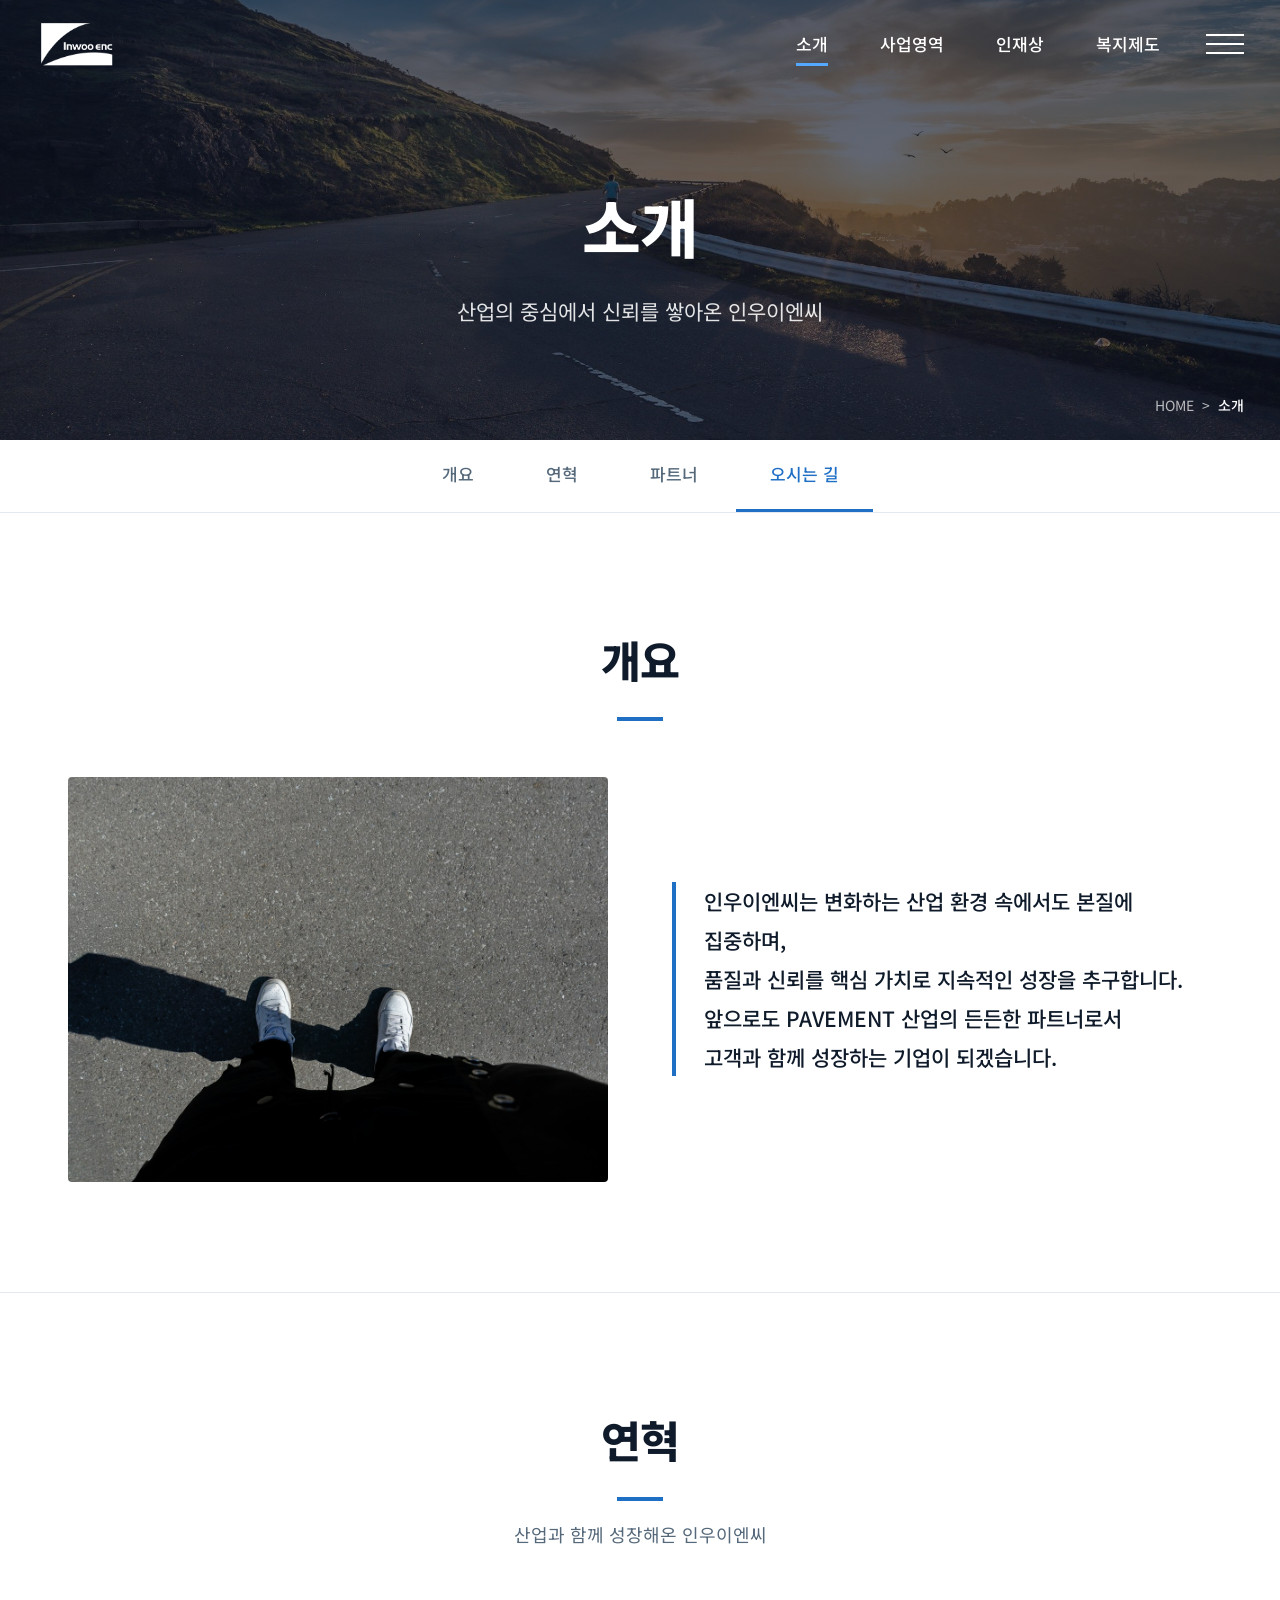
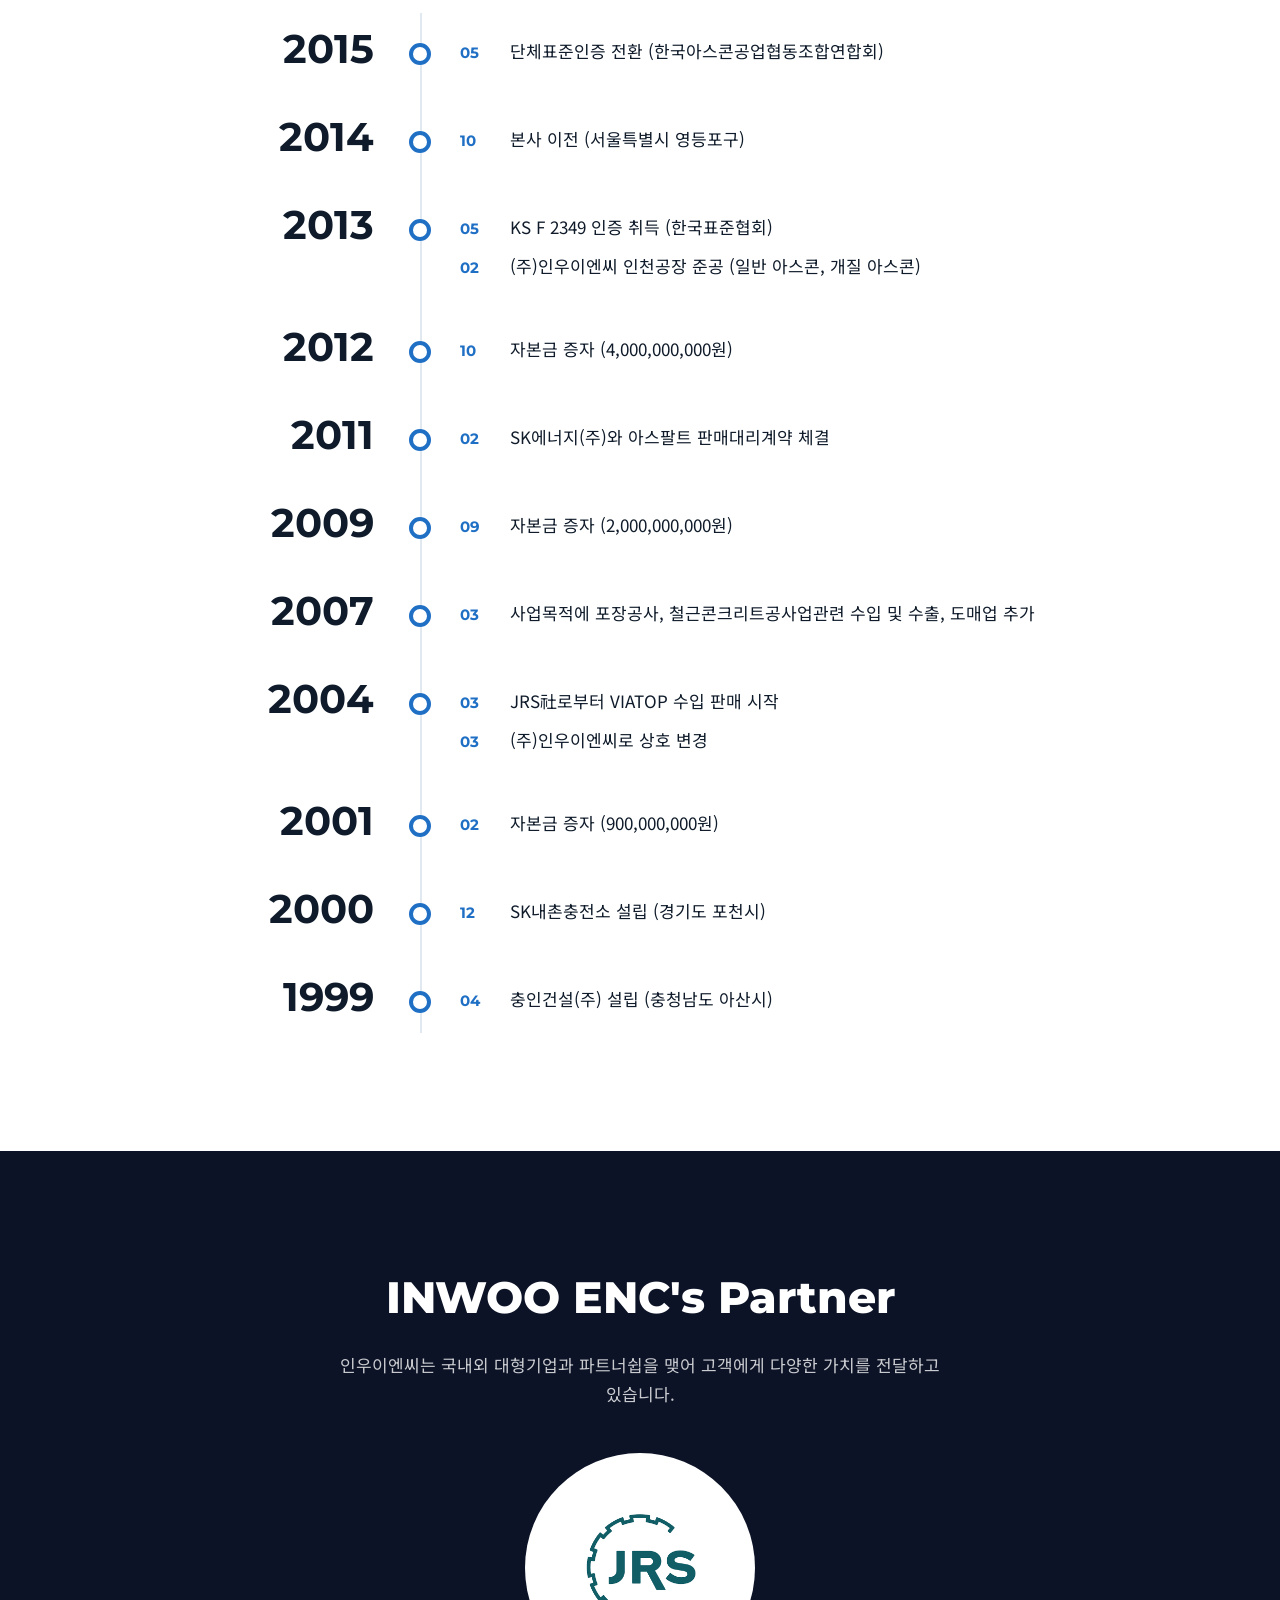
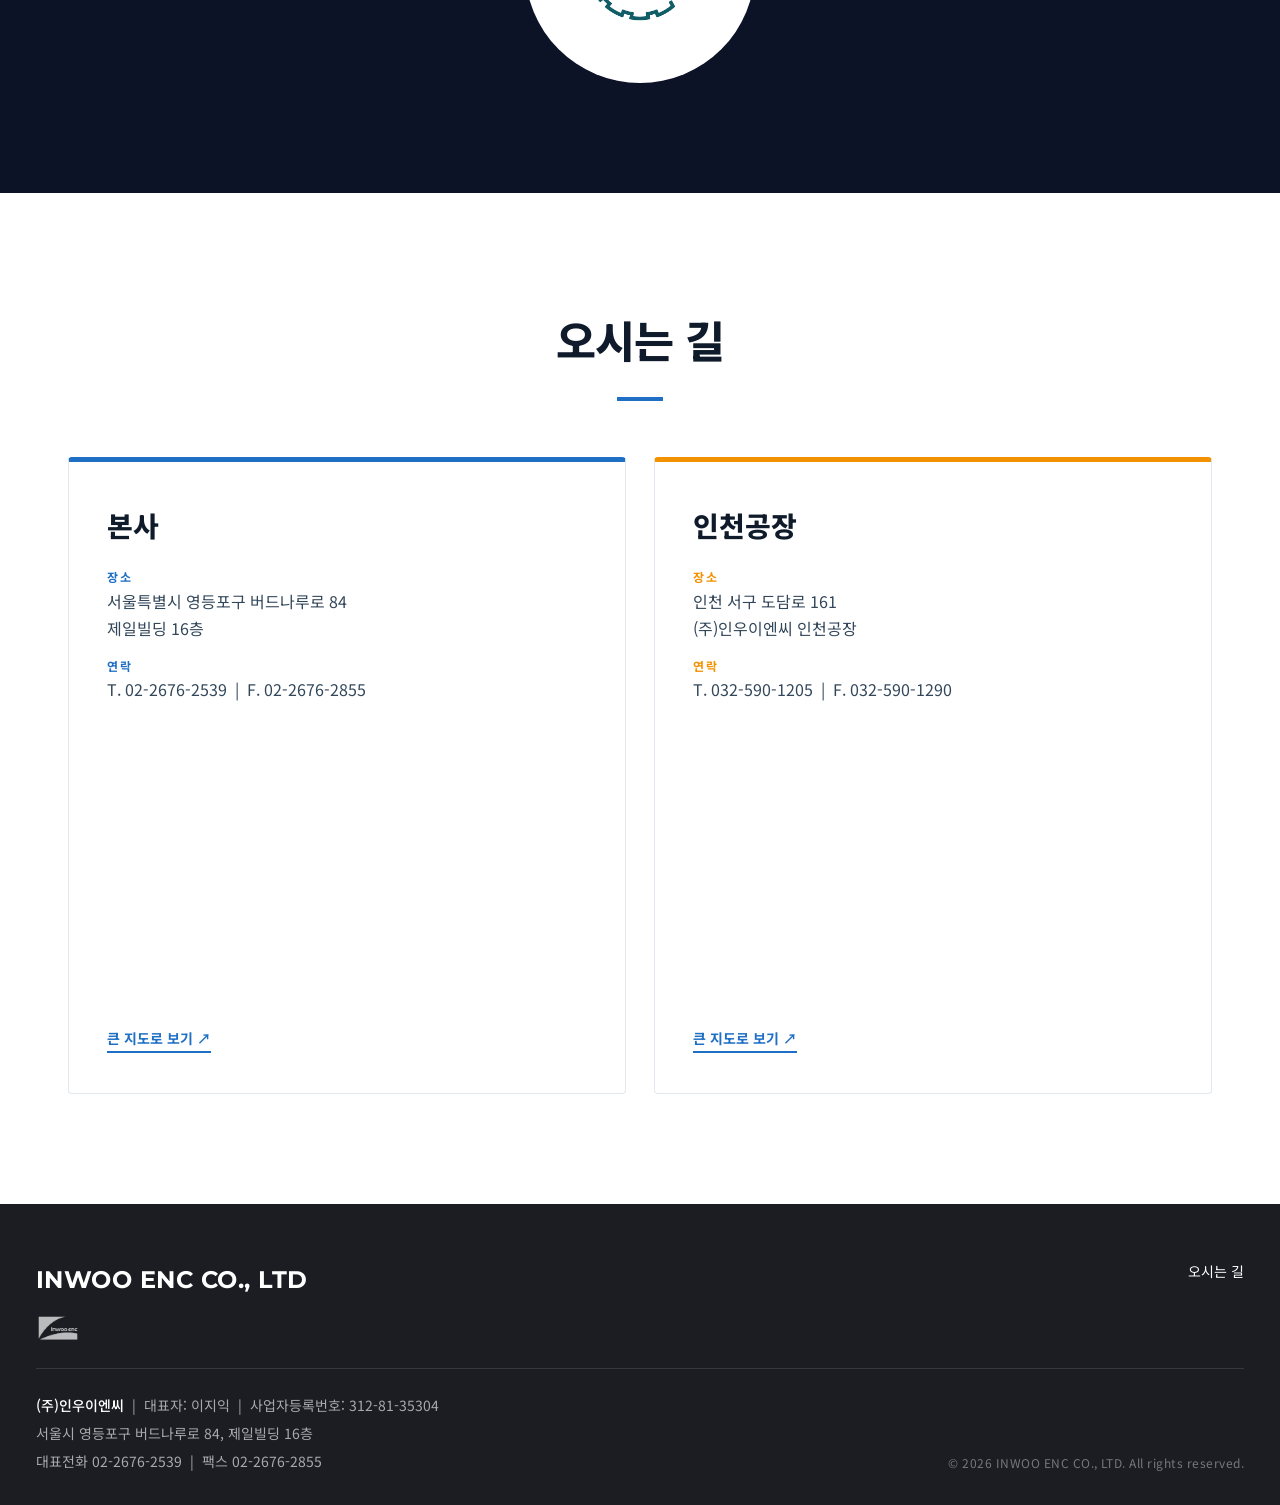
==== about.html @ 9da13e3e "홈페이지 전면 개편 — 전체화면 슬라이더·풀스크린 섹션·서브비주얼 형식으로 변경 (내용·이미지 유지) Co-Authored-By: Claude Sonnet 5.5 <noreply@" ====
<!DOCTYPE html>
<html lang="ko">
<head>
<meta charset="UTF-8">
<meta name="viewport" content="width=device-width, initial-scale=1.0">
<title>소개 | (주)인우이엔씨</title>
<meta name="description" content="인우이엔씨 소개 — 개요, 연혁, 파트너, 오시는 길">
<link rel="stylesheet" href="https://fonts.googleapis.com/css?family=Noto+Sans+KR:400,500,700,800&family=Montserrat:500,700,800&display=swap">
<link rel="stylesheet" href="css/style.css?v=5">
</head>
<body>
<header class="site-header" id="siteHeader">
  <div class="header-inner">
    <a href="index.html" class="logo" aria-label="인우이엔씨 홈"><img src="img/logo.png" alt="INWOO ENC"></a>
    <div class="header-right">
      <nav class="site-nav">
        <a href="about.html" class="active">소개</a>
        <a href="business.html">사업영역</a>
        <a href="people.html">인재상</a>
        <a href="welfare.html">복지제도</a>
      </nav>
      <button class="menu-btn" id="menuBtn" aria-label="전체 메뉴 열기" aria-expanded="false"><span></span><span></span><span></span></button>
    </div>
  </div>
</header>
<div class="menu-overlay" id="menuOverlay" role="dialog" aria-label="전체 메뉴">
  <button class="menu-close" id="menuClose" aria-label="메뉴 닫기">×</button>
  <nav class="menu-list">
    <a href="about.html"><small>ABOUT</small>소개</a>
    <a href="business.html"><small>BUSINESS</small>사업영역</a>
    <a href="people.html"><small>PEOPLE</small>인재상</a>
    <a href="welfare.html"><small>BENEFITS</small>복지제도</a>
  </nav>
  <div class="menu-contact">서울특별시 영등포구 버드나루로 84, 제일빌딩 16층<br>대표전화 02-2676-2539 &nbsp;|&nbsp; 팩스 02-2676-2855</div>
</div>

<main>
<section class="sub-visual" style="background-image:url('img/hero.jpg');background-position:center 62%">
  <div class="inner"><h1>소개</h1><p>산업의 중심에서 신뢰를 쌓아온 인우이엔씨</p></div>
  <div class="crumb"><a href="index.html">HOME</a> &nbsp;&gt;&nbsp; <b>소개</b></div>
</section>
<nav class="sub-tabs"><div class="wrap"><a href="#overview">개요</a><a href="#history">연혁</a><a href="#partner">파트너</a><a href="#location">오시는 길</a></div></nav>

<section class="blk" id="overview"><div class="wrap">
  <div class="blk-head rv"><h2>개요</h2></div>
  <div class="overview">
    <figure class="rv"><img src="img/about-feet.jpg" alt="아스팔트 도로 위를 걸어가는 사람의 발"></figure>
    <blockquote class="mission-quote rv d1">인우이엔씨는 변화하는 산업 환경 속에서도 본질에 집중하며,<br>
          품질과 신뢰를 핵심 가치로 지속적인 성장을 추구합니다.<br>
          앞으로도 PAVEMENT 산업의 든든한 파트너로서<br>
          고객과 함께 성장하는 기업이 되겠습니다.</blockquote>
  </div>
</div></section>

<section class="blk" id="history"><div class="wrap">
  <div class="blk-head rv"><h2>연혁</h2><p>산업과 함께 성장해온 인우이엔씨</p></div>
  <div class="timeline">
            <div class="timeline-group">
              <span class="timeline-year">2015</span>
              <div class="timeline-entries">
                <div class="timeline-entry"><span class="timeline-month">05</span><span class="timeline-desc">단체표준인증 전환 (한국아스콘공업협동조합연합회)</span></div>
              </div>
            </div>
            <div class="timeline-group">
              <span class="timeline-year">2014</span>
              <div class="timeline-entries">
                <div class="timeline-entry"><span class="timeline-month">10</span><span class="timeline-desc">본사 이전 (서울특별시 영등포구)</span></div>
              </div>
            </div>
            <div class="timeline-group">
              <span class="timeline-year">2013</span>
              <div class="timeline-entries">
                <div class="timeline-entry"><span class="timeline-month">05</span><span class="timeline-desc">KS F 2349 인증 취득 (한국표준협회)</span></div>
                <div class="timeline-entry"><span class="timeline-month">02</span><span class="timeline-desc">(주)인우이엔씨 인천공장 준공 (일반 아스콘, 개질 아스콘)</span></div>
              </div>
            </div>
            <div class="timeline-group">
              <span class="timeline-year">2012</span>
              <div class="timeline-entries">
                <div class="timeline-entry"><span class="timeline-month">10</span><span class="timeline-desc">자본금 증자 (4,000,000,000원)</span></div>
              </div>
            </div>
            <div class="timeline-group">
              <span class="timeline-year">2011</span>
              <div class="timeline-entries">
                <div class="timeline-entry"><span class="timeline-month">02</span><span class="timeline-desc">SK에너지(주)와 아스팔트 판매대리계약 체결</span></div>
              </div>
            </div>
            <div class="timeline-group">
              <span class="timeline-year">2009</span>
              <div class="timeline-entries">
                <div class="timeline-entry"><span class="timeline-month">09</span><span class="timeline-desc">자본금 증자 (2,000,000,000원)</span></div>
              </div>
            </div>
            <div class="timeline-group">
              <span class="timeline-year">2007</span>
              <div class="timeline-entries">
                <div class="timeline-entry"><span class="timeline-month">03</span><span class="timeline-desc">사업목적에 포장공사, 철근콘크리트공사업관련 수입 및 수출, 도매업 추가</span></div>
              </div>
            </div>
            <div class="timeline-group">
              <span class="timeline-year">2004</span>
              <div class="timeline-entries">
                <div class="timeline-entry"><span class="timeline-month">03</span><span class="timeline-desc">JRS社로부터 VIATOP 수입 판매 시작</span></div>
                <div class="timeline-entry"><span class="timeline-month">03</span><span class="timeline-desc">(주)인우이엔씨로 상호 변경</span></div>
              </div>
            </div>
            <div class="timeline-group">
              <span class="timeline-year">2001</span>
              <div class="timeline-entries">
                <div class="timeline-entry"><span class="timeline-month">02</span><span class="timeline-desc">자본금 증자 (900,000,000원)</span></div>
              </div>
            </div>
            <div class="timeline-group">
              <span class="timeline-year">2000</span>
              <div class="timeline-entries">
                <div class="timeline-entry"><span class="timeline-month">12</span><span class="timeline-desc">SK내촌충전소 설립 (경기도 포천시)</span></div>
              </div>
            </div>
            <div class="timeline-group">
              <span class="timeline-year">1999</span>
              <div class="timeline-entries">
                <div class="timeline-entry"><span class="timeline-month">04</span><span class="timeline-desc">충인건설(주) 설립 (충청남도 아산시)</span></div>
              </div>
            </div>
          </div>
</div></section>

<section class="partner-wrap" id="partner">
  <h2 class="en rv">INWOO ENC's Partner</h2>
  <p class="intro rv">인우이엔씨는 국내외 대형기업과 파트너쉽을 맺어 고객에게 다양한 가치를 전달하고 있습니다.</p>
  <div class="rv"><div class="partner-carousel" id="partnerCarousel">
        <div class="partner-slide active"><img src="img/partner-colas.png" alt="Colas 로고"></div>
        <div class="partner-slide"><img src="img/partner-sk.jpg" alt="SK에너지 로고"></div>
        <div class="partner-slide"><img src="img/partner-jrs.png" alt="JRS 로고"></div>
      </div></div>
</section>

<section class="blk" id="location"><div class="wrap">
  <div class="blk-head rv"><h2>오시는 길</h2></div>
  <div class="location-grid">
    <div class="location-panel loc-hq">
      <h3>본사</h3>
      <span class="loc-label">장소</span>
      <p>서울특별시 영등포구 버드나루로 84</p>
      <p>제일빌딩 16층</p>
      <span class="loc-label">연락</span>
      <p>T. 02-2676-2539 &nbsp;|&nbsp; F. 02-2676-2855</p>
      <div class="location-map">
        <iframe
          src="https://www.google.com/maps?q=37.5257254,126.9094017&t=k&z=16&output=embed"
          loading="lazy"
          referrerpolicy="no-referrer-when-downgrade"
          aria-label="인우이엔씨 본사 위치 위성지도 (서울특별시 영등포구 버드나루로 84)">
        </iframe>
        <a class="map-link" href="https://www.google.com/maps/search/?api=1&query=37.5257254,126.9094017" target="_blank" rel="noopener">큰 지도로 보기 ↗</a>
      </div>
    </div>
    <div class="location-panel loc-plant">
      <h3>인천공장</h3>
      <span class="loc-label">장소</span>
      <p>인천 서구 도담로 161</p>
      <p>(주)인우이엔씨 인천공장</p>
      <span class="loc-label">연락</span>
      <p>T. 032-590-1205 &nbsp;|&nbsp; F. 032-590-1290</p>
      <div class="location-map">
        <iframe
          src="https://www.google.com/maps?q=37.5886689,126.6178116&t=k&z=16&output=embed"
          loading="lazy"
          referrerpolicy="no-referrer-when-downgrade"
          aria-label="인우이엔씨 인천공장 위치 위성지도 (인천 서구 도담로 161)">
        </iframe>
        <a class="map-link" href="https://www.google.com/maps/search/?api=1&query=37.5886689,126.6178116" target="_blank" rel="noopener">큰 지도로 보기 ↗</a>
      </div>
    </div>
  </div>
</div></section>
</main>
<footer class="site-footer">
  <div class="footer-wrap">
    <div class="footer-top">
      <div class="footer-logo">INWOO ENC CO., LTD<br><img src="img/logo.png" alt=""></div>
      <div class="footer-links"><a href="about.html#location">오시는 길</a></div>
    </div>
    <div class="footer-info">
      <div>
        <strong>(주)인우이엔씨</strong> &nbsp;|&nbsp; 대표자: 이지익 &nbsp;|&nbsp; 사업자등록번호: 312-81-35304<br>
        서울시 영등포구 버드나루로 84, 제일빌딩 16층<br>
        대표전화 02-2676-2539 &nbsp;|&nbsp; 팩스 02-2676-2855
      </div>
      <div class="footer-copy">© 2026 INWOO ENC CO., LTD. All rights reserved.</div>
    </div>
  </div>
</footer>
<script src="js/script.js?v=4"></script>
</body>
</html>
---- css/style.css ----
/* (주)인우이엔씨 — 풀스크린 섹션형 레이아웃 (투명 헤더 + 슬라이더 + more view) */
:root {
  --ink: #0f1b2a;
  --ink-soft: #55697b;
  --navy: #0c1327;
  --navy-2: #121c38;
  --blue: #1f6fc5;
  --blue-light: #55a8ff;
  --orange: #f39200;
  --bg: #f4f7fb;
  --line: #e1e8f0;
  --max: 1200px;
}
* { margin: 0; padding: 0; box-sizing: border-box; }
html { scroll-behavior: smooth; }
body { font-family: "Noto Sans KR", "Pretendard Variable", Pretendard, -apple-system, sans-serif; color: var(--ink); background: #fff; line-height: 1.7; word-break: keep-all; overflow-wrap: break-word; -webkit-font-smoothing: antialiased; }
img, svg, video { display: block; max-width: 100%; }
a { color: inherit; text-decoration: none; }
.en { font-family: "Montserrat", "Noto Sans KR", sans-serif; }

/* ---------- Header (투명 → 스크롤 시 흰색) ---------- */
.site-header { position: fixed; inset: 0 0 auto 0; z-index: 100; height: 88px; transition: background .3s ease, box-shadow .3s ease; }
.site-header.scrolled { background: #fff; box-shadow: 0 2px 18px rgba(12,19,39,.1); }
.header-inner { max-width: 1480px; height: 100%; margin: 0 auto; padding: 0 36px; display: flex; align-items: center; justify-content: space-between; }
.logo img { height: 52px; width: auto; filter: brightness(0) invert(1); transition: filter .3s ease; }
.site-header.scrolled .logo img { filter: none; }
.header-right { display: flex; align-items: center; gap: 46px; }
.site-nav { display: flex; gap: 52px; }
.site-nav a { color: #fff; font-size: 17px; font-weight: 500; position: relative; padding: 8px 0; transition: color .25s; }
.site-nav a::after { content: ""; position: absolute; left: 0; bottom: 0; width: 0; height: 3px; background: var(--blue-light); transition: width .25s ease; }
.site-nav a:hover::after, .site-nav a.active::after { width: 100%; }
.site-header.scrolled .site-nav a { color: var(--ink); }
.site-header.scrolled .site-nav a::after { background: var(--blue); }
.menu-btn { width: 38px; height: 38px; display: flex; flex-direction: column; justify-content: center; gap: 7px; background: none; border: 0; cursor: pointer; }
.menu-btn span { height: 2px; width: 100%; background: #fff; transition: background .3s, transform .3s, opacity .3s; }
.site-header.scrolled .menu-btn span { background: var(--ink); }

/* 전체화면 메뉴 */
.menu-overlay { position: fixed; inset: 0; z-index: 200; background: var(--navy); color: #fff; display: flex; flex-direction: column; justify-content: center; padding: 0 8vw; opacity: 0; visibility: hidden; transition: opacity .35s ease, visibility .35s ease; }
.menu-overlay.open { opacity: 1; visibility: visible; }
.menu-close { position: absolute; top: 26px; right: 36px; width: 44px; height: 44px; background: none; border: 0; color: #fff; font-size: 38px; line-height: 1; cursor: pointer; }
.menu-list a { display: flex; align-items: baseline; gap: 24px; padding: 14px 0; border-bottom: 1px solid rgba(255,255,255,.14); font-size: clamp(30px, 4.6vw, 58px); font-weight: 700; letter-spacing: -.01em; transition: color .2s, padding .25s; }
.menu-list a small { font-family: "Montserrat", sans-serif; font-size: 14px; font-weight: 500; letter-spacing: .24em; color: var(--blue-light); width: 120px; flex: 0 0 auto; }
.menu-list a:hover { color: var(--blue-light); padding-left: 16px; }
.menu-contact { margin-top: 44px; font-size: 16px; color: rgba(255,255,255,.65); line-height: 1.9; }

/* ---------- Hero slider ---------- */
.hero { position: relative; height: 100vh; min-height: 640px; overflow: hidden; background: var(--navy); color: #fff; }
.slide { position: absolute; inset: 0; opacity: 0; transition: opacity 1.1s ease; display: flex; align-items: center; justify-content: center; text-align: center; }
.slide.active { opacity: 1; z-index: 1; }
.slide-bg { position: absolute; inset: 0; }
.slide-bg img, .slide-bg video { width: 100%; height: 100%; object-fit: cover; }
.slide-bg::after { content: ""; position: absolute; inset: 0; background: linear-gradient(180deg, rgba(12,19,39,.55) 0%, rgba(12,19,39,.45) 50%, rgba(12,19,39,.7) 100%); }
.slide-inner { position: relative; z-index: 2; padding: 0 24px; max-width: 1000px; transform: translateY(14px); opacity: 0; transition: opacity .9s ease .25s, transform .9s ease .25s; }
.slide.active .slide-inner { opacity: 1; transform: none; }
.slide h2 { font-size: clamp(44px, 7.2vw, 100px); font-weight: 800; letter-spacing: -.02em; line-height: 1.15; }
.slide p { margin-top: 20px; font-size: clamp(17px, 2vw, 24px); font-weight: 400; color: rgba(255,255,255,.92); }
.btn-more { display: inline-block; margin-top: 54px; background: var(--blue); color: #fff; font-size: 15px; font-weight: 500; letter-spacing: .04em; padding: 13px 66px; border: 1px solid var(--blue); transition: background .2s, color .2s, transform .2s; }
.btn-more:hover { background: #fff; color: var(--blue); transform: translateY(-2px); }
.hero-arrow { position: absolute; top: 50%; z-index: 5; width: 54px; height: 54px; margin-top: -27px; border: 0; background: rgba(255,255,255,.12); color: #fff; font-size: 24px; cursor: pointer; border-radius: 50%; transition: background .2s; }
.hero-arrow:hover { background: rgba(255,255,255,.3); }
.hero-arrow.prev { left: 28px; } .hero-arrow.next { right: 28px; }
.hero-dots { position: absolute; z-index: 5; right: 40px; top: 50%; transform: translateY(-50%); display: flex; flex-direction: column; gap: 14px; }
.hero-dots button { width: 11px; height: 11px; border-radius: 50%; border: 2px solid #fff; background: transparent; cursor: pointer; padding: 0; transition: background .2s, transform .2s; }
.hero-dots button.on { background: #fff; transform: scale(1.25); }
.scroll-down { position: absolute; z-index: 5; left: 50%; bottom: 30px; transform: translateX(-50%); text-align: center; font-family: "Montserrat", sans-serif; font-size: 12px; letter-spacing: .24em; color: #fff; }
.scroll-down::after { content: ""; display: block; width: 2px; height: 46px; margin: 12px auto 0; background: linear-gradient(180deg, #fff, transparent); animation: drop 1.8s ease-in-out infinite; }
@keyframes drop { 0% { transform: scaleY(0); transform-origin: top; } 50% { transform: scaleY(1); transform-origin: top; } 51% { transform-origin: bottom; } 100% { transform: scaleY(0); transform-origin: bottom; } }

/* ---------- Home sections (full screen) ---------- */
.fs { position: relative; min-height: 100vh; display: flex; align-items: center; overflow: hidden; }
.fs-inner { position: relative; z-index: 2; width: 100%; max-width: var(--max); margin: 0 auto; padding: 100px 28px; }
.fs-title { font-size: clamp(34px, 4.6vw, 62px); font-weight: 800; letter-spacing: -.02em; line-height: 1.2; }
.fs-title em { font-style: normal; color: var(--blue-light); }
.fs-text { margin-top: 20px; font-size: clamp(16px, 1.6vw, 21px); line-height: 1.8; }

.fs-company { color: #fff; text-align: center; background: var(--navy) center / cover; }
.fs-company::before { content: ""; position: absolute; inset: 0; background: url('../img/hero-arrow.jpg') center 40% / cover; }
.fs-company::after { content: ""; position: absolute; inset: 0; background: rgba(12,19,39,.62); }

.fs-business { color: #fff; background: radial-gradient(circle at 78% 30%, #17356a 0%, #0c1327 55%, #070b18 100%); }
.fs-business::before { content: ""; position: absolute; inset: 0; opacity: .5;
  background-image: radial-gradient(rgba(120,180,255,.55) 1.4px, transparent 1.6px), linear-gradient(35deg, transparent 49.6%, rgba(120,180,255,.16) 50%, transparent 50.4%), linear-gradient(-30deg, transparent 49.6%, rgba(120,180,255,.12) 50%, transparent 50.4%);
  background-size: 64px 64px, 280px 280px, 340px 340px;
  mask-image: linear-gradient(90deg, transparent 0%, #000 55%); -webkit-mask-image: linear-gradient(90deg, transparent 0%, #000 55%); }
.biz-items { display: flex; gap: 70px; margin-top: 72px; flex-wrap: wrap; }
.biz-item { min-width: 170px; }
.biz-item svg { width: 52px; height: 52px; stroke: #fff; fill: none; stroke-width: 1.6; stroke-linecap: round; stroke-linejoin: round; margin-bottom: 16px; }
.biz-item h3 { font-size: 20px; font-weight: 700; }
.biz-item p { margin-top: 4px; font-size: 14px; color: rgba(255,255,255,.62); }
.biz-item .btn-more { margin-top: 24px; padding: 9px 40px; font-size: 13px; }

.fs-people { background: #fff; text-align: center; }
.fs-people .fs-title em { color: var(--blue); }
.fs-people .fs-text { color: var(--ink-soft); }
.people-items { display: grid; grid-template-columns: repeat(3, 1fr); gap: 30px; max-width: 900px; margin: 70px auto 0; }
.people-item { padding: 30px 12px; border-radius: 6px; transition: background .25s, transform .25s; }
.people-item:hover { background: var(--bg); transform: translateY(-6px); }
.people-item svg { width: 64px; height: 64px; margin: 0 auto 18px; stroke: var(--blue); fill: none; stroke-width: 1.5; stroke-linecap: round; stroke-linejoin: round; }
.people-item h3 { font-size: 20px; font-weight: 700; }
.people-item p { margin-top: 6px; font-size: 14px; color: var(--ink-soft); }

/* ---------- Sub pages ---------- */
.sub-visual { position: relative; height: 440px; display: flex; align-items: center; justify-content: center; text-align: center; color: #fff; background: var(--navy) center / cover; overflow: hidden; }
.sub-visual::before { content: ""; position: absolute; inset: 0; background: linear-gradient(180deg, rgba(12,19,39,.7) 0%, rgba(12,19,39,.55) 100%); }
.sub-visual .inner { position: relative; z-index: 2; padding: 60px 24px 0; }
.sub-visual h1 { font-size: clamp(38px, 5vw, 66px); font-weight: 800; letter-spacing: -.02em; }
.sub-visual p { margin-top: 14px; font-size: clamp(16px, 1.7vw, 21px); color: rgba(255,255,255,.88); max-width: 720px; margin-left: auto; margin-right: auto; }
.crumb { position: absolute; z-index: 2; left: 0; right: 0; bottom: 22px; font-size: 14px; color: rgba(255,255,255,.7); max-width: 1480px; margin: 0 auto; padding: 0 36px; text-align: right; }
.crumb b { color: #fff; font-weight: 500; }
.sub-tabs { background: #fff; border-bottom: 1px solid var(--line); position: sticky; top: 88px; z-index: 50; }
.sub-tabs .wrap { display: flex; justify-content: center; gap: 4px; overflow-x: auto; scrollbar-width: none; }
.sub-tabs a { padding: 20px 34px; font-size: 17px; font-weight: 500; color: var(--ink-soft); border-bottom: 3px solid transparent; white-space: nowrap; transition: color .2s, border-color .2s; }
.sub-tabs a:hover, .sub-tabs a.on { color: var(--blue); border-bottom-color: var(--blue); }
.wrap { max-width: var(--max); margin: 0 auto; padding: 0 28px; }
.blk { padding: 110px 0; }
.blk + .blk { border-top: 1px solid var(--line); }
.blk-head { text-align: center; margin-bottom: 56px; }
.blk-head h2 { font-size: clamp(30px, 3.4vw, 44px); font-weight: 800; letter-spacing: -.02em; }
.blk-head h2::after { content: ""; display: block; width: 46px; height: 4px; background: var(--blue); margin: 20px auto 0; }
.blk-head p { margin-top: 18px; color: var(--ink-soft); font-size: 18px; }

.overview { display: grid; grid-template-columns: 1fr 1fr; gap: 64px; align-items: center; }
.overview figure { aspect-ratio: 4/3; overflow: hidden; border-radius: 4px; }
.overview figure img { width: 100%; height: 100%; object-fit: cover; }
.mission-quote { font-size: 21px; font-weight: 500; line-height: 1.85; color: var(--ink); border-left: 4px solid var(--blue); padding-left: 28px; }

.timeline { max-width: 820px; margin: 0 auto; position: relative; }
.timeline::before { content: ""; position: absolute; left: 190px; top: 8px; bottom: 8px; width: 2px; background: var(--line); }
.timeline-group { display: flex; gap: 0; padding: 22px 0; align-items: flex-start; position: relative; }
.timeline-year { width: 190px; flex: 0 0 190px; text-align: right; padding-right: 46px; font-family: "Montserrat", "Noto Sans KR", sans-serif; font-size: 40px; font-weight: 700; color: var(--ink); line-height: 1.1; }
.timeline-entries { flex: 1 1 0; min-width: 0; display: flex; flex-direction: column; gap: 10px; padding-left: 40px; position: relative; padding-top: 10px; }
.timeline-entries::before { content: ""; position: absolute; left: -11px; top: 16px; width: 14px; height: 14px; border-radius: 50%; background: #fff; border: 4px solid var(--blue); z-index: 2; }
.timeline-entry { display: flex; gap: 20px; align-items: baseline; }
.timeline-month { font-family: "Montserrat", sans-serif; font-size: 15px; font-weight: 700; color: var(--blue); width: 30px; flex: 0 0 30px; }
.timeline-desc { font-size: 17px; color: var(--ink); min-width: 0; word-break: keep-all; overflow-wrap: anywhere; }

.partner-wrap { background: var(--navy); color: #fff; text-align: center; padding: 110px 28px; }
.partner-wrap h2 { font-size: clamp(30px, 3.4vw, 44px); font-weight: 800; }
.partner-wrap .intro { margin: 16px auto 44px; max-width: 640px; color: rgba(255,255,255,.78); font-size: 17px; }
.partner-carousel { position: relative; width: 230px; height: 230px; margin: 0 auto; border-radius: 50%; background: #fff; }
.partner-slide { position: absolute; inset: 0; display: flex; align-items: center; justify-content: center; padding: 38px; opacity: 0; transition: opacity .6s ease; }
.partner-slide.active { opacity: 1; }
.partner-slide img { width: 100%; height: 100%; object-fit: contain; }

.location-grid { display: grid; grid-template-columns: 1fr 1fr; gap: 28px; }
.location-panel { border: 1px solid var(--line); border-top: 5px solid var(--blue); padding: 40px 38px; background: #fff; border-radius: 4px; }
.location-panel.loc-plant { border-top-color: var(--orange); }
.location-panel h3 { font-size: 28px; font-weight: 800; margin-bottom: 18px; }
.loc-label { display: block; margin-top: 14px; font-size: 12px; font-weight: 700; letter-spacing: .14em; color: var(--blue); }
.loc-plant .loc-label { color: var(--orange); }
.location-panel p { font-size: 16px; color: #33475a; }
.location-map { margin-top: 24px; }
.location-map iframe { width: 100%; height: 280px; border: 0; border-radius: 4px; }
.map-link { display: inline-block; margin-top: 12px; font-size: 14px; font-weight: 700; color: var(--blue); border-bottom: 2px solid currentColor; }

.biz-block { display: grid; grid-template-columns: 1fr 1fr; gap: 70px; align-items: center; }
.biz-block + .biz-block { margin-top: 110px; }
.biz-block:nth-child(even) .biz-photo { order: 2; }
.biz-photo { position: relative; aspect-ratio: 4/3; overflow: hidden; border-radius: 4px; }
.biz-photo img { width: 100%; height: 100%; object-fit: cover; transition: transform .6s ease; }
.biz-block:hover .biz-photo img { transform: scale(1.05); }
.biz-no { font-family: "Montserrat", sans-serif; font-size: 15px; font-weight: 700; letter-spacing: .24em; color: var(--blue); }
.biz-text h3 { margin: 8px 0 20px; font-size: clamp(28px, 3vw, 38px); font-weight: 800; letter-spacing: -.01em; }
.biz-text p { font-size: 17px; color: #33475a; line-height: 1.95; }

.value-grid { display: grid; grid-template-columns: repeat(3, 1fr); gap: 26px; }
.value { background: #fff; border: 1px solid var(--line); border-radius: 4px; overflow: hidden; transition: transform .3s, box-shadow .3s; }
.value:hover { transform: translateY(-8px); box-shadow: 0 24px 50px rgba(12,19,39,.14); }
.value-photo { aspect-ratio: 3/2; overflow: hidden; }
.value-photo img { width: 100%; height: 100%; object-fit: cover; }
.value-mark { display: block; margin: 26px 30px 10px; font-size: 22px; font-weight: 800; letter-spacing: .18em; }
.pillar-red .value-mark { color: #d14841; } .pillar-yellow .value-mark { color: #e0a800; } .pillar-green .value-mark { color: #41a85f; }
.value h3 { font-size: 20px; font-weight: 700; margin: 0 30px 10px; }
.value p { margin: 0 30px 32px; font-size: 15.5px; color: var(--ink-soft); }
.value::after { content: ""; display: block; height: 5px; }
.pillar-red::after { background: #d14841; } .pillar-yellow::after { background: #fac51c; } .pillar-green::after { background: #41a85f; }

.welfare-panel { background: #000; border-radius: 4px; overflow: hidden; }
.welfare-panel img { width: 100%; height: auto; }

/* ---------- Footer ---------- */
.site-footer { background: #1b1d22; color: rgba(255,255,255,.62); padding: 56px 0 30px; }
.footer-wrap { max-width: 1480px; margin: 0 auto; padding: 0 36px; }
.footer-top { display: flex; justify-content: space-between; align-items: flex-start; gap: 30px; flex-wrap: wrap; padding-bottom: 26px; }
.footer-logo { font-family: "Montserrat", "Noto Sans KR", sans-serif; font-size: 24px; font-weight: 700; color: #fff; letter-spacing: .02em; }
.footer-logo img { height: 28px; width: auto; margin-top: 14px; filter: brightness(0) invert(1); opacity: .7; }
.footer-links { display: flex; gap: 22px; font-size: 14px; }
.footer-links a { color: #fff; }
.footer-links a:hover { color: var(--blue-light); }
.footer-info { font-size: 14px; line-height: 2; padding-top: 22px; border-top: 1px solid rgba(255,255,255,.12); display: flex; justify-content: space-between; gap: 24px; flex-wrap: wrap; }
.footer-info strong { color: #fff; font-weight: 500; }
.footer-copy { font-size: 12px; letter-spacing: .04em; color: rgba(255,255,255,.4); align-self: flex-end; }

/* reveal */
.rv { opacity: 0; transform: translateY(28px); transition: opacity .8s ease, transform .8s ease; }
.rv.in { opacity: 1; transform: none; }
.rv.d1 { transition-delay: .12s; } .rv.d2 { transition-delay: .24s; }

/* ---------- Responsive ---------- */
@media (max-width: 1100px) {
  .site-nav { display: none; }
  .header-right { gap: 0; }
}
@media (max-width: 900px) {
  .overview, .biz-block, .location-grid, .value-grid { grid-template-columns: 1fr; gap: 36px; }
  .biz-block:nth-child(even) .biz-photo { order: 0; }
  .biz-block + .biz-block { margin-top: 70px; }
  .people-items { grid-template-columns: 1fr; gap: 6px; margin-top: 40px; }
  .blk { padding: 70px 0; }
  .sub-visual { height: 340px; }
  .timeline::before { left: 110px; }
  .timeline-year { width: 110px; flex-basis: 110px; font-size: 26px; padding-right: 26px; }
  .timeline-entries { padding-left: 26px; }
  .timeline-entries::before { left: -11px; }
  .timeline-desc { font-size: 15px; }
  .biz-items { gap: 36px; margin-top: 44px; }
  .hero-dots { right: 16px; }
  .hero-arrow { display: none; }
  .sub-tabs a { padding: 16px 20px; font-size: 15px; }
  .header-inner { padding: 0 20px; } .logo img { height: 44px; }
}
@media (prefers-reduced-motion: reduce) { .rv { opacity: 1; transform: none; transition: none; } .slide, .slide-inner { transition: none; } .scroll-down::after { animation: none; } html { scroll-behavior: auto; } }
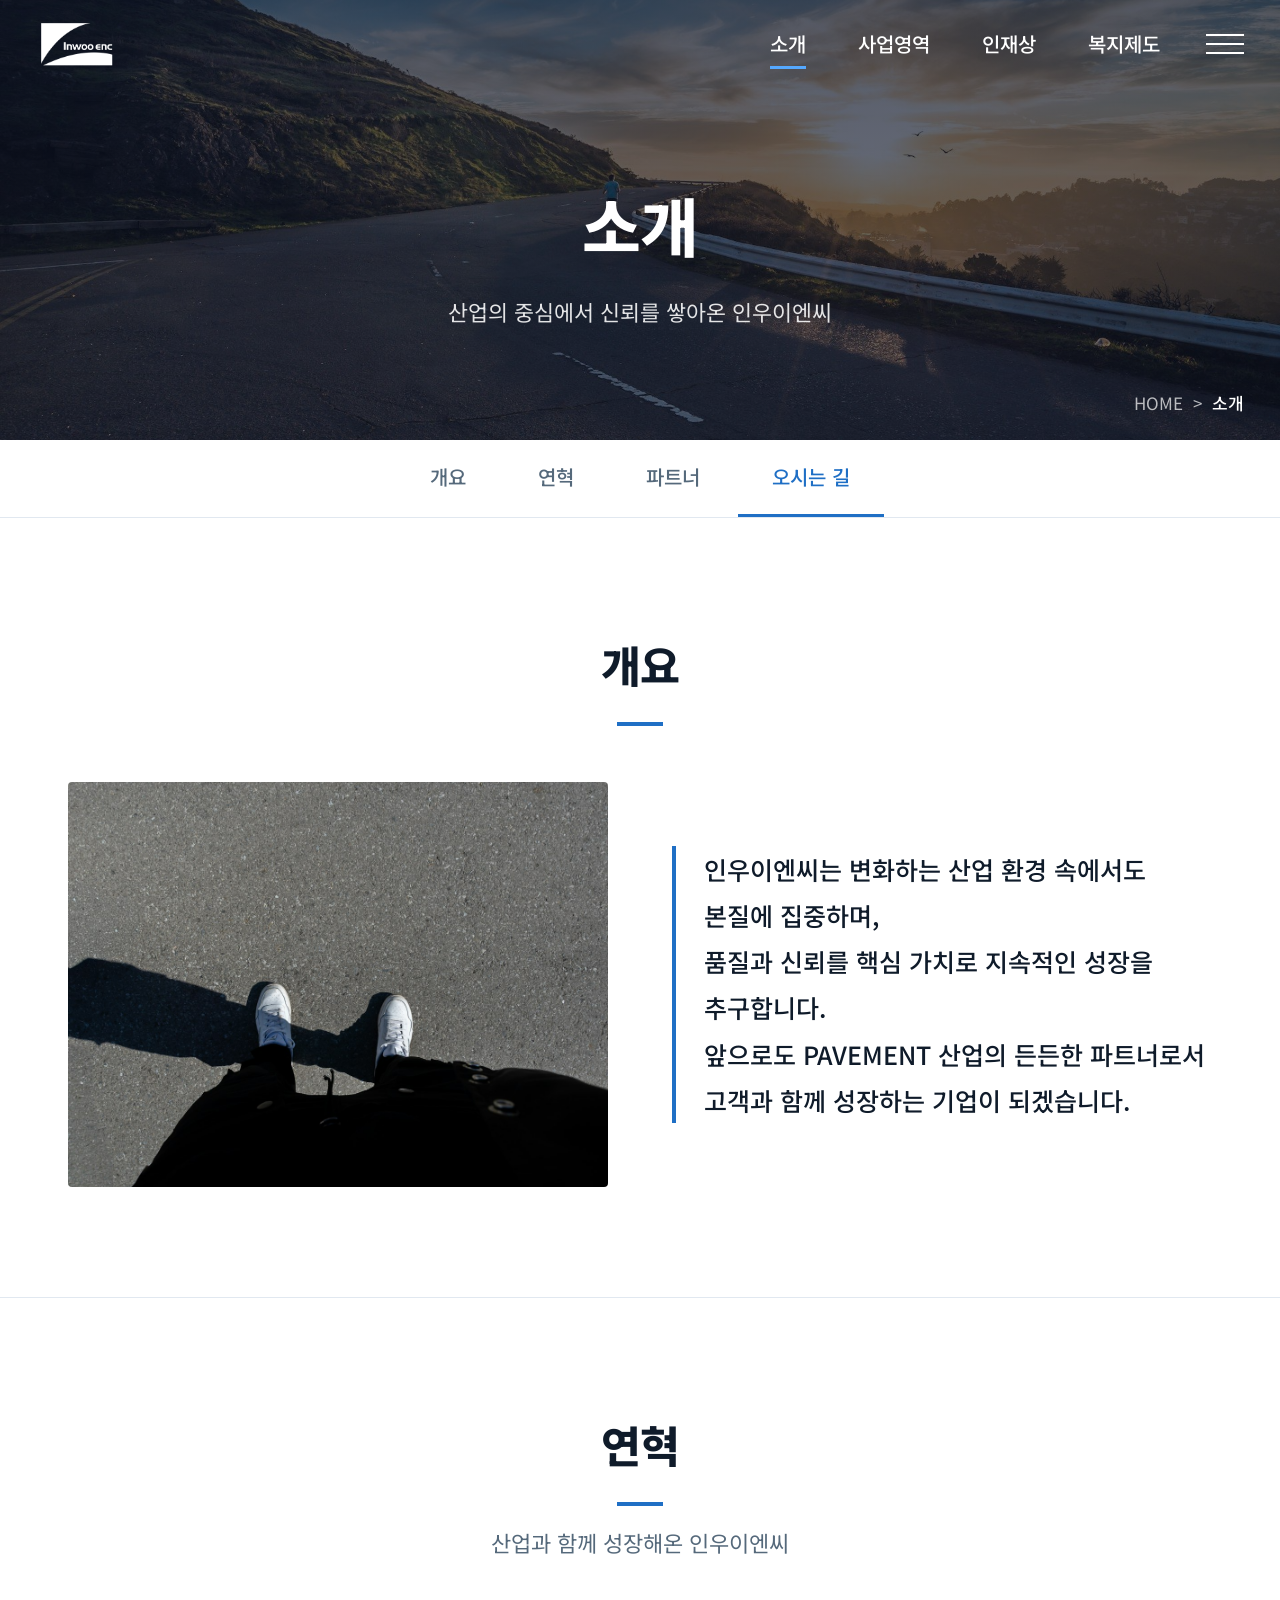
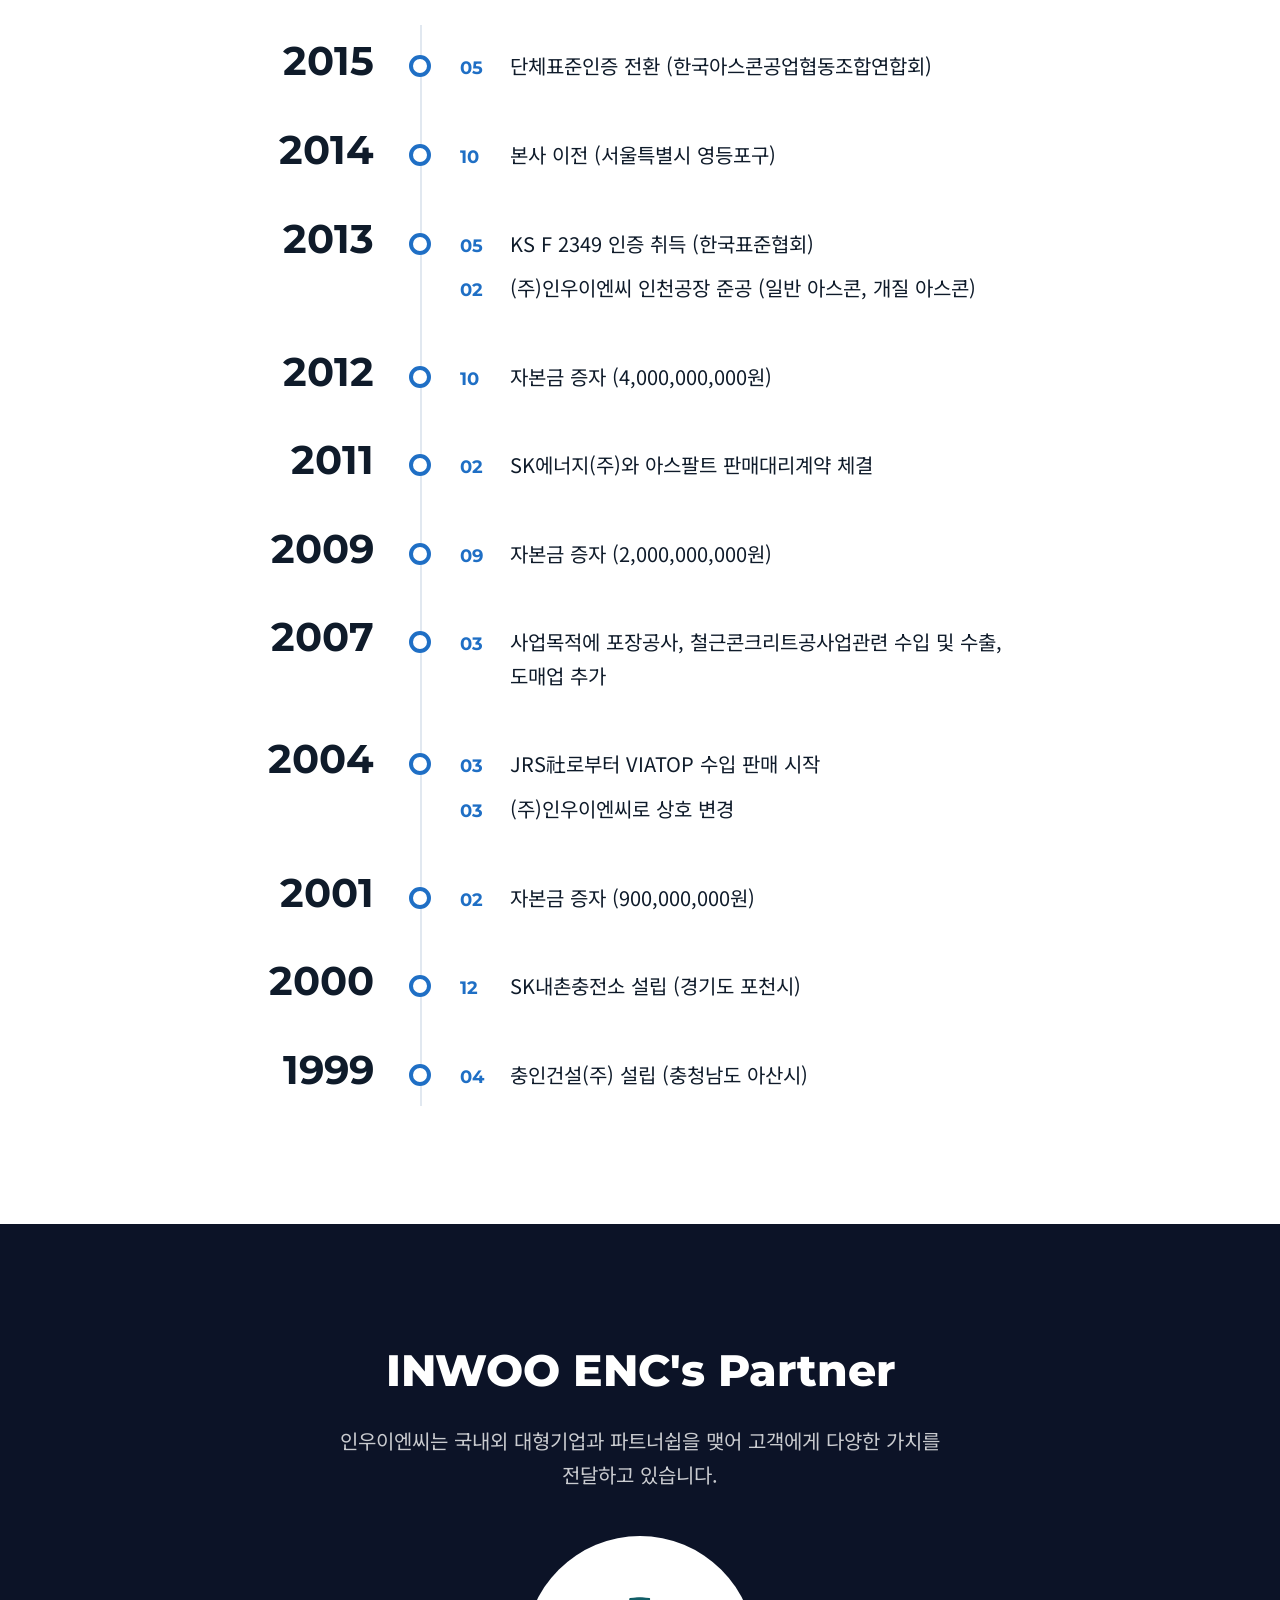
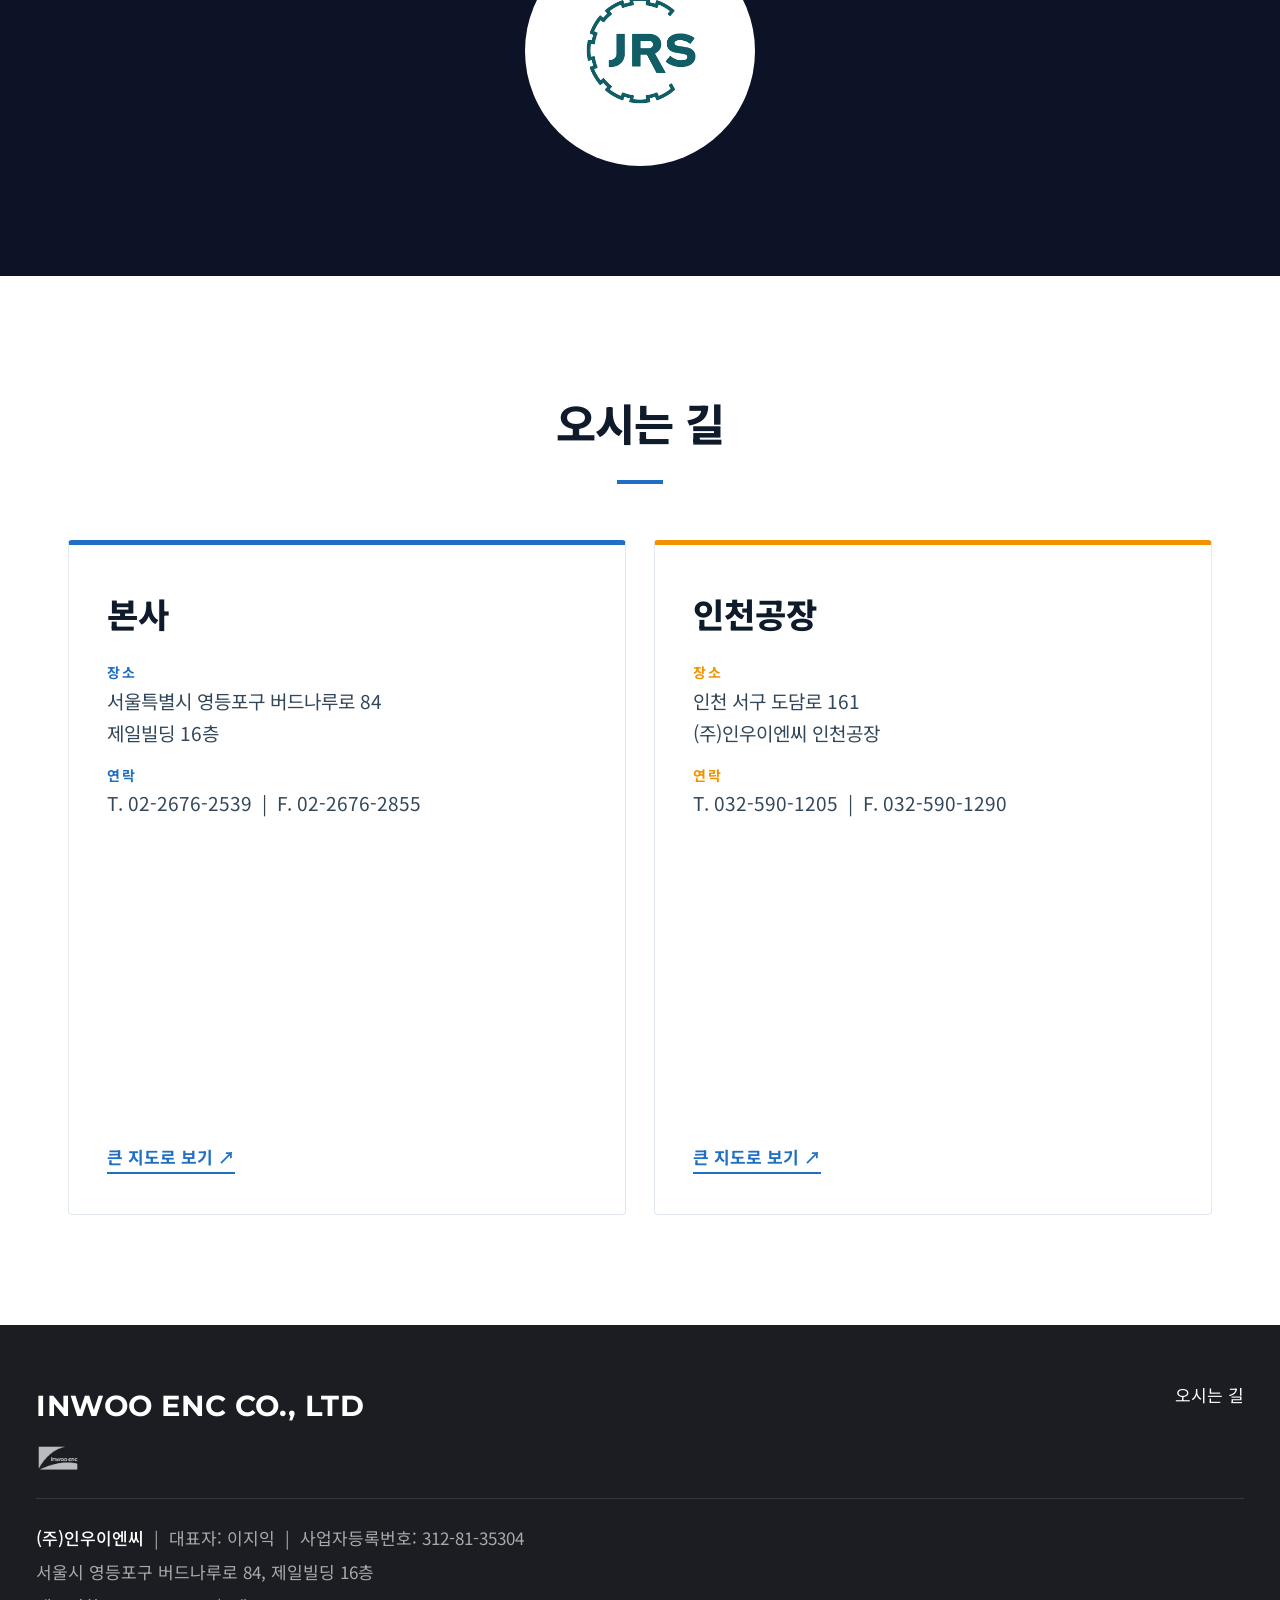
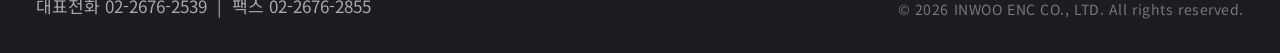
==== commit 745496fa: "전체 글씨 크기 확대 (본문 18px, 제목·메뉴·버튼·푸터 약 20% 키움) Co-Authored-By: Claude Sonnet 5.5 <noreply@anthropic.com" ====
--- a/about.html
+++ b/about.html
@@ -6,7 +6,7 @@
 <title>소개 | (주)인우이엔씨</title>
 <meta name="description" content="인우이엔씨 소개 — 개요, 연혁, 파트너, 오시는 길">
 <link rel="stylesheet" href="https://fonts.googleapis.com/css?family=Noto+Sans+KR:400,500,700,800&family=Montserrat:500,700,800&display=swap">
-<link rel="stylesheet" href="css/style.css?v=5">
+<link rel="stylesheet" href="css/style.css?v=6">
 </head>
 <body>
 <header class="site-header" id="siteHeader">
--- a/css/style.css
+++ b/css/style.css
@@ -13,7 +13,7 @@
 }
 * { margin: 0; padding: 0; box-sizing: border-box; }
 html { scroll-behavior: smooth; }
-body { font-family: "Noto Sans KR", "Pretendard Variable", Pretendard, -apple-system, sans-serif; color: var(--ink); background: #fff; line-height: 1.7; word-break: keep-all; overflow-wrap: break-word; -webkit-font-smoothing: antialiased; }
+body { font-size: 18px; font-family: "Noto Sans KR", "Pretendard Variable", Pretendard, -apple-system, sans-serif; color: var(--ink); background: #fff; line-height: 1.7; word-break: keep-all; overflow-wrap: break-word; -webkit-font-smoothing: antialiased; }
 img, svg, video { display: block; max-width: 100%; }
 a { color: inherit; text-decoration: none; }
 .en { font-family: "Montserrat", "Noto Sans KR", sans-serif; }
@@ -26,7 +26,7 @@
 .site-header.scrolled .logo img { filter: none; }
 .header-right { display: flex; align-items: center; gap: 46px; }
 .site-nav { display: flex; gap: 52px; }
-.site-nav a { color: #fff; font-size: 17px; font-weight: 500; position: relative; padding: 8px 0; transition: color .25s; }
+.site-nav a { color: #fff; font-size: 20px; font-weight: 500; position: relative; padding: 8px 0; transition: color .25s; }
 .site-nav a::after { content: ""; position: absolute; left: 0; bottom: 0; width: 0; height: 3px; background: var(--blue-light); transition: width .25s ease; }
 .site-nav a:hover::after, .site-nav a.active::after { width: 100%; }
 .site-header.scrolled .site-nav a { color: var(--ink); }
@@ -40,9 +40,9 @@
 .menu-overlay.open { opacity: 1; visibility: visible; }
 .menu-close { position: absolute; top: 26px; right: 36px; width: 44px; height: 44px; background: none; border: 0; color: #fff; font-size: 38px; line-height: 1; cursor: pointer; }
 .menu-list a { display: flex; align-items: baseline; gap: 24px; padding: 14px 0; border-bottom: 1px solid rgba(255,255,255,.14); font-size: clamp(30px, 4.6vw, 58px); font-weight: 700; letter-spacing: -.01em; transition: color .2s, padding .25s; }
-.menu-list a small { font-family: "Montserrat", sans-serif; font-size: 14px; font-weight: 500; letter-spacing: .24em; color: var(--blue-light); width: 120px; flex: 0 0 auto; }
+.menu-list a small { font-family: "Montserrat", sans-serif; font-size: 17px; font-weight: 500; letter-spacing: .24em; color: var(--blue-light); width: 120px; flex: 0 0 auto; }
 .menu-list a:hover { color: var(--blue-light); padding-left: 16px; }
-.menu-contact { margin-top: 44px; font-size: 16px; color: rgba(255,255,255,.65); line-height: 1.9; }
+.menu-contact { margin-top: 44px; font-size: 19px; color: rgba(255,255,255,.65); line-height: 1.9; }
 
 /* ---------- Hero slider ---------- */
 .hero { position: relative; height: 100vh; min-height: 640px; overflow: hidden; background: var(--navy); color: #fff; }
@@ -54,16 +54,16 @@
 .slide-inner { position: relative; z-index: 2; padding: 0 24px; max-width: 1000px; transform: translateY(14px); opacity: 0; transition: opacity .9s ease .25s, transform .9s ease .25s; }
 .slide.active .slide-inner { opacity: 1; transform: none; }
 .slide h2 { font-size: clamp(44px, 7.2vw, 100px); font-weight: 800; letter-spacing: -.02em; line-height: 1.15; }
-.slide p { margin-top: 20px; font-size: clamp(17px, 2vw, 24px); font-weight: 400; color: rgba(255,255,255,.92); }
-.btn-more { display: inline-block; margin-top: 54px; background: var(--blue); color: #fff; font-size: 15px; font-weight: 500; letter-spacing: .04em; padding: 13px 66px; border: 1px solid var(--blue); transition: background .2s, color .2s, transform .2s; }
+.slide p { margin-top: 20px; font-size: clamp(20px, 2vw, 28px); font-weight: 400; color: rgba(255,255,255,.92); }
+.btn-more { display: inline-block; margin-top: 54px; background: var(--blue); color: #fff; font-size: 18px; font-weight: 500; letter-spacing: .04em; padding: 13px 66px; border: 1px solid var(--blue); transition: background .2s, color .2s, transform .2s; }
 .btn-more:hover { background: #fff; color: var(--blue); transform: translateY(-2px); }
-.hero-arrow { position: absolute; top: 50%; z-index: 5; width: 54px; height: 54px; margin-top: -27px; border: 0; background: rgba(255,255,255,.12); color: #fff; font-size: 24px; cursor: pointer; border-radius: 50%; transition: background .2s; }
+.hero-arrow { position: absolute; top: 50%; z-index: 5; width: 54px; height: 54px; margin-top: -27px; border: 0; background: rgba(255,255,255,.12); color: #fff; font-size: 29px; cursor: pointer; border-radius: 50%; transition: background .2s; }
 .hero-arrow:hover { background: rgba(255,255,255,.3); }
 .hero-arrow.prev { left: 28px; } .hero-arrow.next { right: 28px; }
 .hero-dots { position: absolute; z-index: 5; right: 40px; top: 50%; transform: translateY(-50%); display: flex; flex-direction: column; gap: 14px; }
 .hero-dots button { width: 11px; height: 11px; border-radius: 50%; border: 2px solid #fff; background: transparent; cursor: pointer; padding: 0; transition: background .2s, transform .2s; }
 .hero-dots button.on { background: #fff; transform: scale(1.25); }
-.scroll-down { position: absolute; z-index: 5; left: 50%; bottom: 30px; transform: translateX(-50%); text-align: center; font-family: "Montserrat", sans-serif; font-size: 12px; letter-spacing: .24em; color: #fff; }
+.scroll-down { position: absolute; z-index: 5; left: 50%; bottom: 30px; transform: translateX(-50%); text-align: center; font-family: "Montserrat", sans-serif; font-size: 14px; letter-spacing: .24em; color: #fff; }
 .scroll-down::after { content: ""; display: block; width: 2px; height: 46px; margin: 12px auto 0; background: linear-gradient(180deg, #fff, transparent); animation: drop 1.8s ease-in-out infinite; }
 @keyframes drop { 0% { transform: scaleY(0); transform-origin: top; } 50% { transform: scaleY(1); transform-origin: top; } 51% { transform-origin: bottom; } 100% { transform: scaleY(0); transform-origin: bottom; } }
 
@@ -72,7 +72,7 @@
 .fs-inner { position: relative; z-index: 2; width: 100%; max-width: var(--max); margin: 0 auto; padding: 100px 28px; }
 .fs-title { font-size: clamp(34px, 4.6vw, 62px); font-weight: 800; letter-spacing: -.02em; line-height: 1.2; }
 .fs-title em { font-style: normal; color: var(--blue-light); }
-.fs-text { margin-top: 20px; font-size: clamp(16px, 1.6vw, 21px); line-height: 1.8; }
+.fs-text { margin-top: 20px; font-size: clamp(18px, 1.6vw, 24px); line-height: 1.8; }
 
 .fs-company { color: #fff; text-align: center; background: var(--navy) center / cover; }
 .fs-company::before { content: ""; position: absolute; inset: 0; background: url('../img/hero-arrow.jpg') center 40% / cover; }
@@ -86,9 +86,9 @@
 .biz-items { display: flex; gap: 70px; margin-top: 72px; flex-wrap: wrap; }
 .biz-item { min-width: 170px; }
 .biz-item svg { width: 52px; height: 52px; stroke: #fff; fill: none; stroke-width: 1.6; stroke-linecap: round; stroke-linejoin: round; margin-bottom: 16px; }
-.biz-item h3 { font-size: 20px; font-weight: 700; }
-.biz-item p { margin-top: 4px; font-size: 14px; color: rgba(255,255,255,.62); }
-.biz-item .btn-more { margin-top: 24px; padding: 9px 40px; font-size: 13px; }
+.biz-item h3 { font-size: 24px; font-weight: 700; }
+.biz-item p { margin-top: 4px; font-size: 17px; color: rgba(255,255,255,.62); }
+.biz-item .btn-more { margin-top: 24px; padding: 9px 40px; font-size: 16px; }
 
 .fs-people { background: #fff; text-align: center; }
 .fs-people .fs-title em { color: var(--blue); }
@@ -97,20 +97,20 @@
 .people-item { padding: 30px 12px; border-radius: 6px; transition: background .25s, transform .25s; }
 .people-item:hover { background: var(--bg); transform: translateY(-6px); }
 .people-item svg { width: 64px; height: 64px; margin: 0 auto 18px; stroke: var(--blue); fill: none; stroke-width: 1.5; stroke-linecap: round; stroke-linejoin: round; }
-.people-item h3 { font-size: 20px; font-weight: 700; }
-.people-item p { margin-top: 6px; font-size: 14px; color: var(--ink-soft); }
+.people-item h3 { font-size: 24px; font-weight: 700; }
+.people-item p { margin-top: 6px; font-size: 17px; color: var(--ink-soft); }
 
 /* ---------- Sub pages ---------- */
 .sub-visual { position: relative; height: 440px; display: flex; align-items: center; justify-content: center; text-align: center; color: #fff; background: var(--navy) center / cover; overflow: hidden; }
 .sub-visual::before { content: ""; position: absolute; inset: 0; background: linear-gradient(180deg, rgba(12,19,39,.7) 0%, rgba(12,19,39,.55) 100%); }
 .sub-visual .inner { position: relative; z-index: 2; padding: 60px 24px 0; }
 .sub-visual h1 { font-size: clamp(38px, 5vw, 66px); font-weight: 800; letter-spacing: -.02em; }
-.sub-visual p { margin-top: 14px; font-size: clamp(16px, 1.7vw, 21px); color: rgba(255,255,255,.88); max-width: 720px; margin-left: auto; margin-right: auto; }
-.crumb { position: absolute; z-index: 2; left: 0; right: 0; bottom: 22px; font-size: 14px; color: rgba(255,255,255,.7); max-width: 1480px; margin: 0 auto; padding: 0 36px; text-align: right; }
+.sub-visual p { margin-top: 14px; font-size: clamp(18px, 1.7vw, 24px); color: rgba(255,255,255,.88); max-width: 720px; margin-left: auto; margin-right: auto; }
+.crumb { position: absolute; z-index: 2; left: 0; right: 0; bottom: 22px; font-size: 17px; color: rgba(255,255,255,.7); max-width: 1480px; margin: 0 auto; padding: 0 36px; text-align: right; }
 .crumb b { color: #fff; font-weight: 500; }
 .sub-tabs { background: #fff; border-bottom: 1px solid var(--line); position: sticky; top: 88px; z-index: 50; }
 .sub-tabs .wrap { display: flex; justify-content: center; gap: 4px; overflow-x: auto; scrollbar-width: none; }
-.sub-tabs a { padding: 20px 34px; font-size: 17px; font-weight: 500; color: var(--ink-soft); border-bottom: 3px solid transparent; white-space: nowrap; transition: color .2s, border-color .2s; }
+.sub-tabs a { padding: 20px 34px; font-size: 20px; font-weight: 500; color: var(--ink-soft); border-bottom: 3px solid transparent; white-space: nowrap; transition: color .2s, border-color .2s; }
 .sub-tabs a:hover, .sub-tabs a.on { color: var(--blue); border-bottom-color: var(--blue); }
 .wrap { max-width: var(--max); margin: 0 auto; padding: 0 28px; }
 .blk { padding: 110px 0; }
@@ -118,12 +118,12 @@
 .blk-head { text-align: center; margin-bottom: 56px; }
 .blk-head h2 { font-size: clamp(30px, 3.4vw, 44px); font-weight: 800; letter-spacing: -.02em; }
 .blk-head h2::after { content: ""; display: block; width: 46px; height: 4px; background: var(--blue); margin: 20px auto 0; }
-.blk-head p { margin-top: 18px; color: var(--ink-soft); font-size: 18px; }
+.blk-head p { margin-top: 18px; color: var(--ink-soft); font-size: 22px; }
 
 .overview { display: grid; grid-template-columns: 1fr 1fr; gap: 64px; align-items: center; }
 .overview figure { aspect-ratio: 4/3; overflow: hidden; border-radius: 4px; }
 .overview figure img { width: 100%; height: 100%; object-fit: cover; }
-.mission-quote { font-size: 21px; font-weight: 500; line-height: 1.85; color: var(--ink); border-left: 4px solid var(--blue); padding-left: 28px; }
+.mission-quote { font-size: 25px; font-weight: 500; line-height: 1.85; color: var(--ink); border-left: 4px solid var(--blue); padding-left: 28px; }
 
 .timeline { max-width: 820px; margin: 0 auto; position: relative; }
 .timeline::before { content: ""; position: absolute; left: 190px; top: 8px; bottom: 8px; width: 2px; background: var(--line); }
@@ -132,12 +132,12 @@
 .timeline-entries { flex: 1 1 0; min-width: 0; display: flex; flex-direction: column; gap: 10px; padding-left: 40px; position: relative; padding-top: 10px; }
 .timeline-entries::before { content: ""; position: absolute; left: -11px; top: 16px; width: 14px; height: 14px; border-radius: 50%; background: #fff; border: 4px solid var(--blue); z-index: 2; }
 .timeline-entry { display: flex; gap: 20px; align-items: baseline; }
-.timeline-month { font-family: "Montserrat", sans-serif; font-size: 15px; font-weight: 700; color: var(--blue); width: 30px; flex: 0 0 30px; }
-.timeline-desc { font-size: 17px; color: var(--ink); min-width: 0; word-break: keep-all; overflow-wrap: anywhere; }
+.timeline-month { font-family: "Montserrat", sans-serif; font-size: 18px; font-weight: 700; color: var(--blue); width: 30px; flex: 0 0 30px; }
+.timeline-desc { font-size: 20px; color: var(--ink); min-width: 0; word-break: keep-all; overflow-wrap: anywhere; }
 
 .partner-wrap { background: var(--navy); color: #fff; text-align: center; padding: 110px 28px; }
 .partner-wrap h2 { font-size: clamp(30px, 3.4vw, 44px); font-weight: 800; }
-.partner-wrap .intro { margin: 16px auto 44px; max-width: 640px; color: rgba(255,255,255,.78); font-size: 17px; }
+.partner-wrap .intro { margin: 16px auto 44px; max-width: 640px; color: rgba(255,255,255,.78); font-size: 20px; }
 .partner-carousel { position: relative; width: 230px; height: 230px; margin: 0 auto; border-radius: 50%; background: #fff; }
 .partner-slide { position: absolute; inset: 0; display: flex; align-items: center; justify-content: center; padding: 38px; opacity: 0; transition: opacity .6s ease; }
 .partner-slide.active { opacity: 1; }
@@ -146,13 +146,13 @@
 .location-grid { display: grid; grid-template-columns: 1fr 1fr; gap: 28px; }
 .location-panel { border: 1px solid var(--line); border-top: 5px solid var(--blue); padding: 40px 38px; background: #fff; border-radius: 4px; }
 .location-panel.loc-plant { border-top-color: var(--orange); }
-.location-panel h3 { font-size: 28px; font-weight: 800; margin-bottom: 18px; }
-.loc-label { display: block; margin-top: 14px; font-size: 12px; font-weight: 700; letter-spacing: .14em; color: var(--blue); }
+.location-panel h3 { font-size: 34px; font-weight: 800; margin-bottom: 18px; }
+.loc-label { display: block; margin-top: 14px; font-size: 14px; font-weight: 700; letter-spacing: .14em; color: var(--blue); }
 .loc-plant .loc-label { color: var(--orange); }
-.location-panel p { font-size: 16px; color: #33475a; }
+.location-panel p { font-size: 19px; color: #33475a; }
 .location-map { margin-top: 24px; }
 .location-map iframe { width: 100%; height: 280px; border: 0; border-radius: 4px; }
-.map-link { display: inline-block; margin-top: 12px; font-size: 14px; font-weight: 700; color: var(--blue); border-bottom: 2px solid currentColor; }
+.map-link { display: inline-block; margin-top: 12px; font-size: 17px; font-weight: 700; color: var(--blue); border-bottom: 2px solid currentColor; }
 
 .biz-block { display: grid; grid-template-columns: 1fr 1fr; gap: 70px; align-items: center; }
 .biz-block + .biz-block { margin-top: 110px; }
@@ -160,19 +160,19 @@
 .biz-photo { position: relative; aspect-ratio: 4/3; overflow: hidden; border-radius: 4px; }
 .biz-photo img { width: 100%; height: 100%; object-fit: cover; transition: transform .6s ease; }
 .biz-block:hover .biz-photo img { transform: scale(1.05); }
-.biz-no { font-family: "Montserrat", sans-serif; font-size: 15px; font-weight: 700; letter-spacing: .24em; color: var(--blue); }
-.biz-text h3 { margin: 8px 0 20px; font-size: clamp(28px, 3vw, 38px); font-weight: 800; letter-spacing: -.01em; }
-.biz-text p { font-size: 17px; color: #33475a; line-height: 1.95; }
+.biz-no { font-family: "Montserrat", sans-serif; font-size: 18px; font-weight: 700; letter-spacing: .24em; color: var(--blue); }
+.biz-text h3 { margin: 8px 0 20px; font-size: clamp(32px, 3vw, 38px); font-weight: 800; letter-spacing: -.01em; }
+.biz-text p { font-size: 20px; color: #33475a; line-height: 1.95; }
 
 .value-grid { display: grid; grid-template-columns: repeat(3, 1fr); gap: 26px; }
 .value { background: #fff; border: 1px solid var(--line); border-radius: 4px; overflow: hidden; transition: transform .3s, box-shadow .3s; }
 .value:hover { transform: translateY(-8px); box-shadow: 0 24px 50px rgba(12,19,39,.14); }
 .value-photo { aspect-ratio: 3/2; overflow: hidden; }
 .value-photo img { width: 100%; height: 100%; object-fit: cover; }
-.value-mark { display: block; margin: 26px 30px 10px; font-size: 22px; font-weight: 800; letter-spacing: .18em; }
+.value-mark { display: block; margin: 26px 30px 10px; font-size: 26px; font-weight: 800; letter-spacing: .18em; }
 .pillar-red .value-mark { color: #d14841; } .pillar-yellow .value-mark { color: #e0a800; } .pillar-green .value-mark { color: #41a85f; }
-.value h3 { font-size: 20px; font-weight: 700; margin: 0 30px 10px; }
-.value p { margin: 0 30px 32px; font-size: 15.5px; color: var(--ink-soft); }
+.value h3 { font-size: 24px; font-weight: 700; margin: 0 30px 10px; }
+.value p { margin: 0 30px 32px; font-size: 19px; color: var(--ink-soft); }
 .value::after { content: ""; display: block; height: 5px; }
 .pillar-red::after { background: #d14841; } .pillar-yellow::after { background: #fac51c; } .pillar-green::after { background: #41a85f; }
 
@@ -183,14 +183,14 @@
 .site-footer { background: #1b1d22; color: rgba(255,255,255,.62); padding: 56px 0 30px; }
 .footer-wrap { max-width: 1480px; margin: 0 auto; padding: 0 36px; }
 .footer-top { display: flex; justify-content: space-between; align-items: flex-start; gap: 30px; flex-wrap: wrap; padding-bottom: 26px; }
-.footer-logo { font-family: "Montserrat", "Noto Sans KR", sans-serif; font-size: 24px; font-weight: 700; color: #fff; letter-spacing: .02em; }
+.footer-logo { font-family: "Montserrat", "Noto Sans KR", sans-serif; font-size: 29px; font-weight: 700; color: #fff; letter-spacing: .02em; }
 .footer-logo img { height: 28px; width: auto; margin-top: 14px; filter: brightness(0) invert(1); opacity: .7; }
-.footer-links { display: flex; gap: 22px; font-size: 14px; }
+.footer-links { display: flex; gap: 22px; font-size: 17px; }
 .footer-links a { color: #fff; }
 .footer-links a:hover { color: var(--blue-light); }
-.footer-info { font-size: 14px; line-height: 2; padding-top: 22px; border-top: 1px solid rgba(255,255,255,.12); display: flex; justify-content: space-between; gap: 24px; flex-wrap: wrap; }
+.footer-info { font-size: 17px; line-height: 2; padding-top: 22px; border-top: 1px solid rgba(255,255,255,.12); display: flex; justify-content: space-between; gap: 24px; flex-wrap: wrap; }
 .footer-info strong { color: #fff; font-weight: 500; }
-.footer-copy { font-size: 12px; letter-spacing: .04em; color: rgba(255,255,255,.4); align-self: flex-end; }
+.footer-copy { font-size: 14px; letter-spacing: .04em; color: rgba(255,255,255,.4); align-self: flex-end; }
 
 /* reveal */
 .rv { opacity: 0; transform: translateY(28px); transition: opacity .8s ease, transform .8s ease; }
@@ -210,14 +210,14 @@
   .blk { padding: 70px 0; }
   .sub-visual { height: 340px; }
   .timeline::before { left: 110px; }
-  .timeline-year { width: 110px; flex-basis: 110px; font-size: 26px; padding-right: 26px; }
+  .timeline-year { width: 110px; flex-basis: 110px; font-size: 31px; padding-right: 26px; }
   .timeline-entries { padding-left: 26px; }
   .timeline-entries::before { left: -11px; }
-  .timeline-desc { font-size: 15px; }
+  .timeline-desc { font-size: 18px; }
   .biz-items { gap: 36px; margin-top: 44px; }
   .hero-dots { right: 16px; }
   .hero-arrow { display: none; }
-  .sub-tabs a { padding: 16px 20px; font-size: 15px; }
+  .sub-tabs a { padding: 16px 20px; font-size: 18px; }
   .header-inner { padding: 0 20px; } .logo img { height: 44px; }
 }
 @media (prefers-reduced-motion: reduce) { .rv { opacity: 1; transform: none; transition: none; } .slide, .slide-inner { transition: none; } .scroll-down::after { animation: none; } html { scroll-behavior: auto; } }
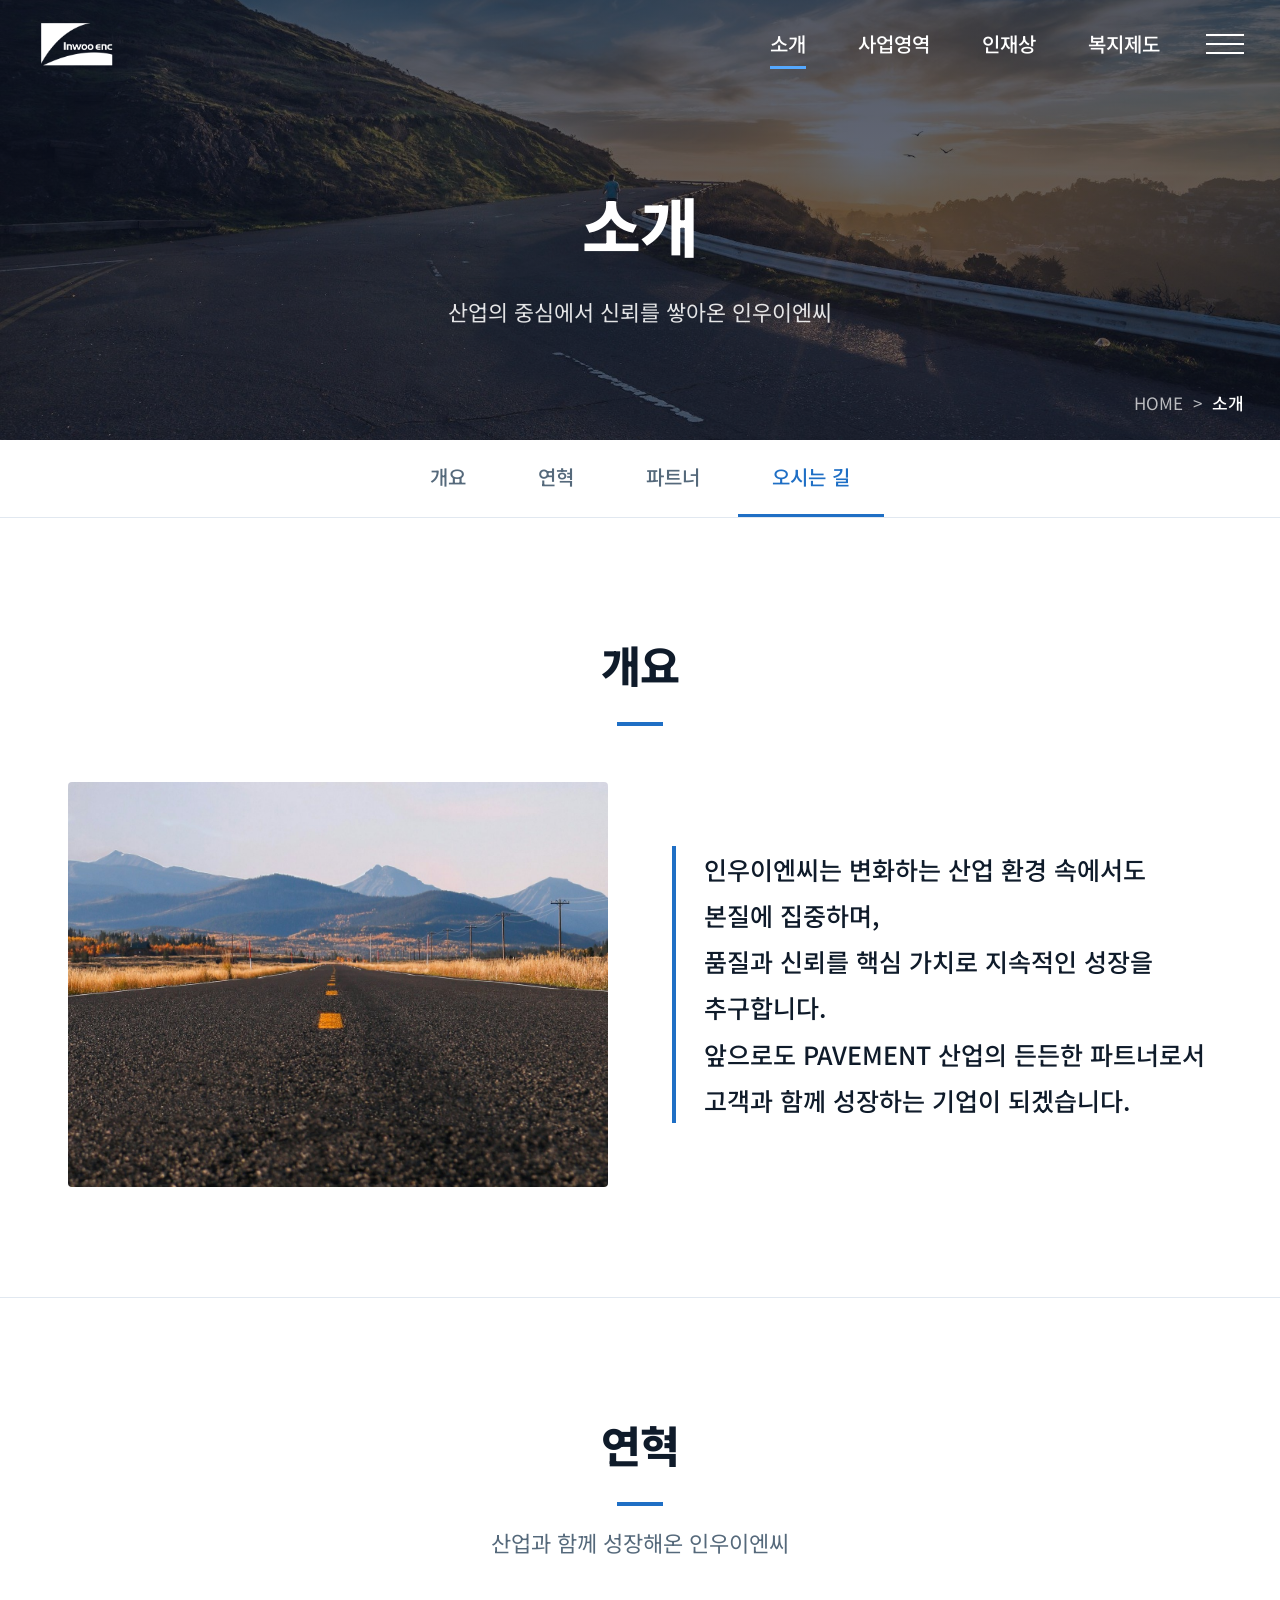
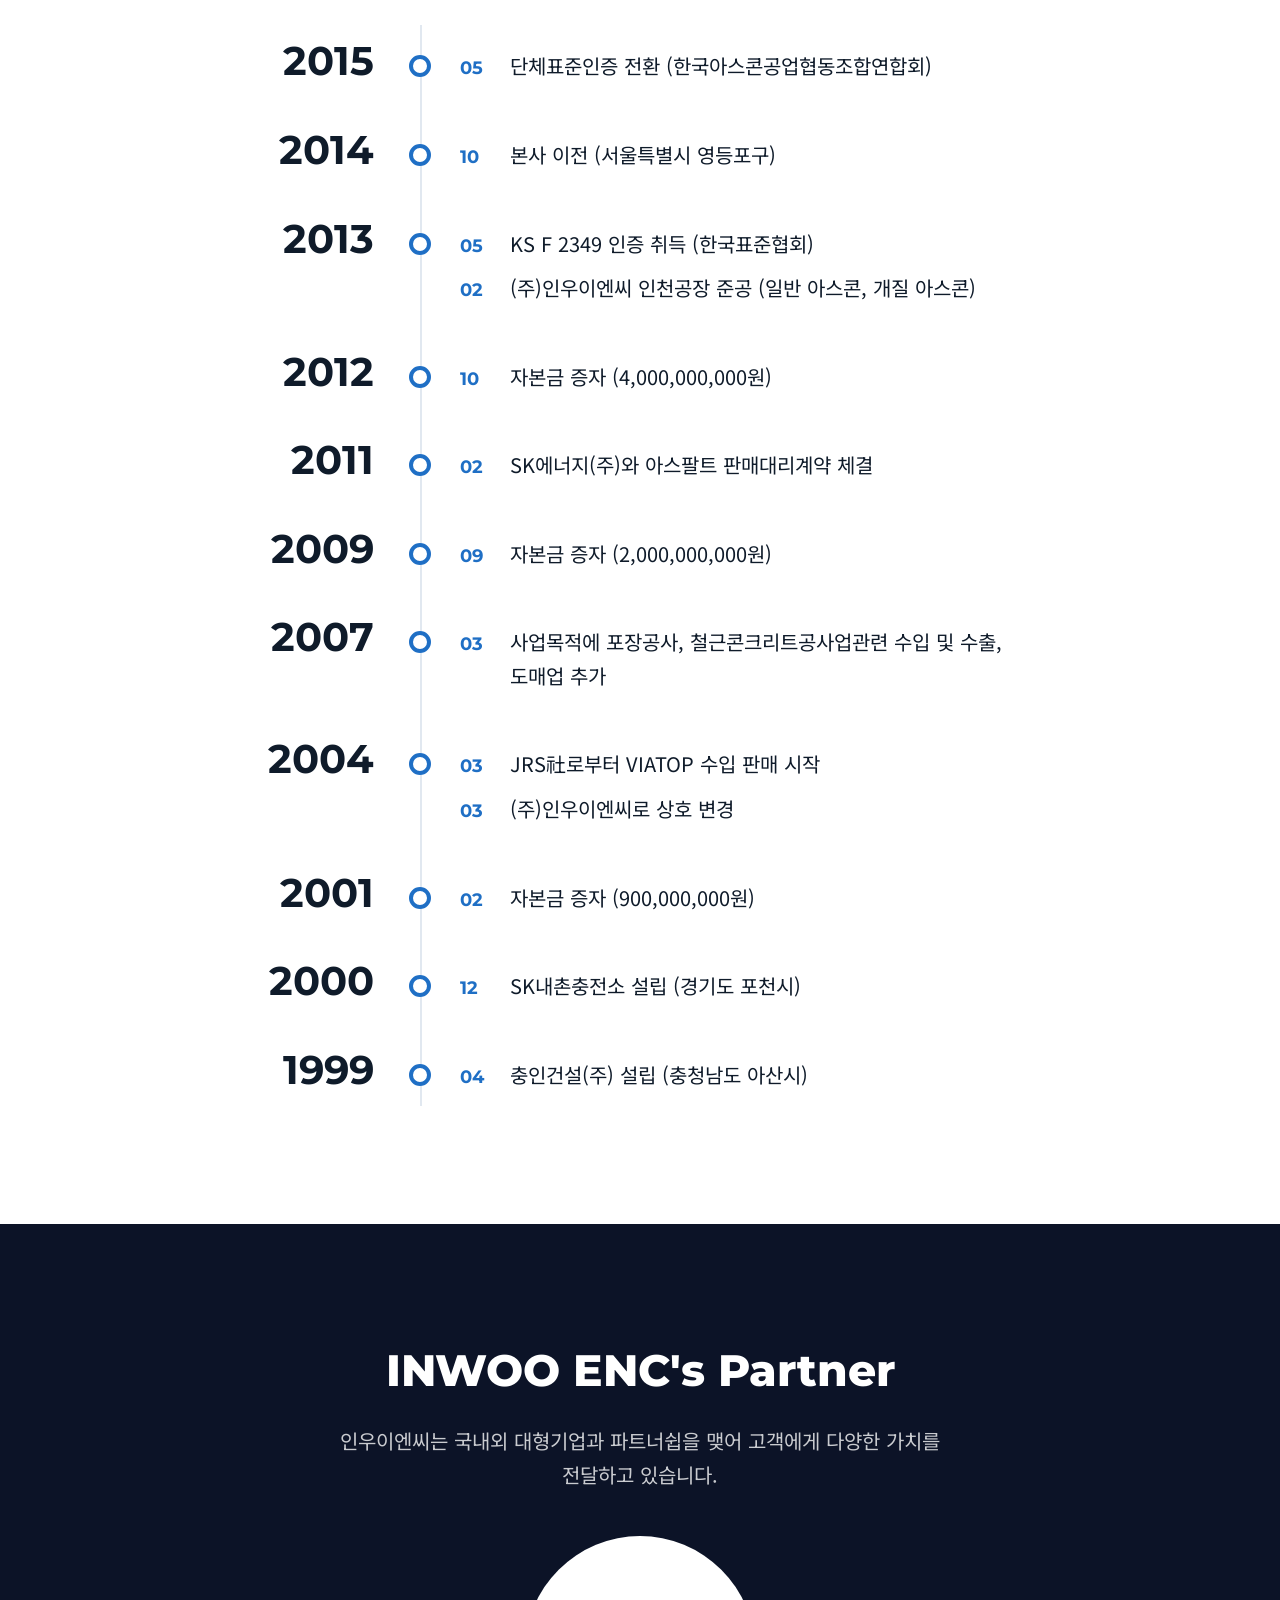
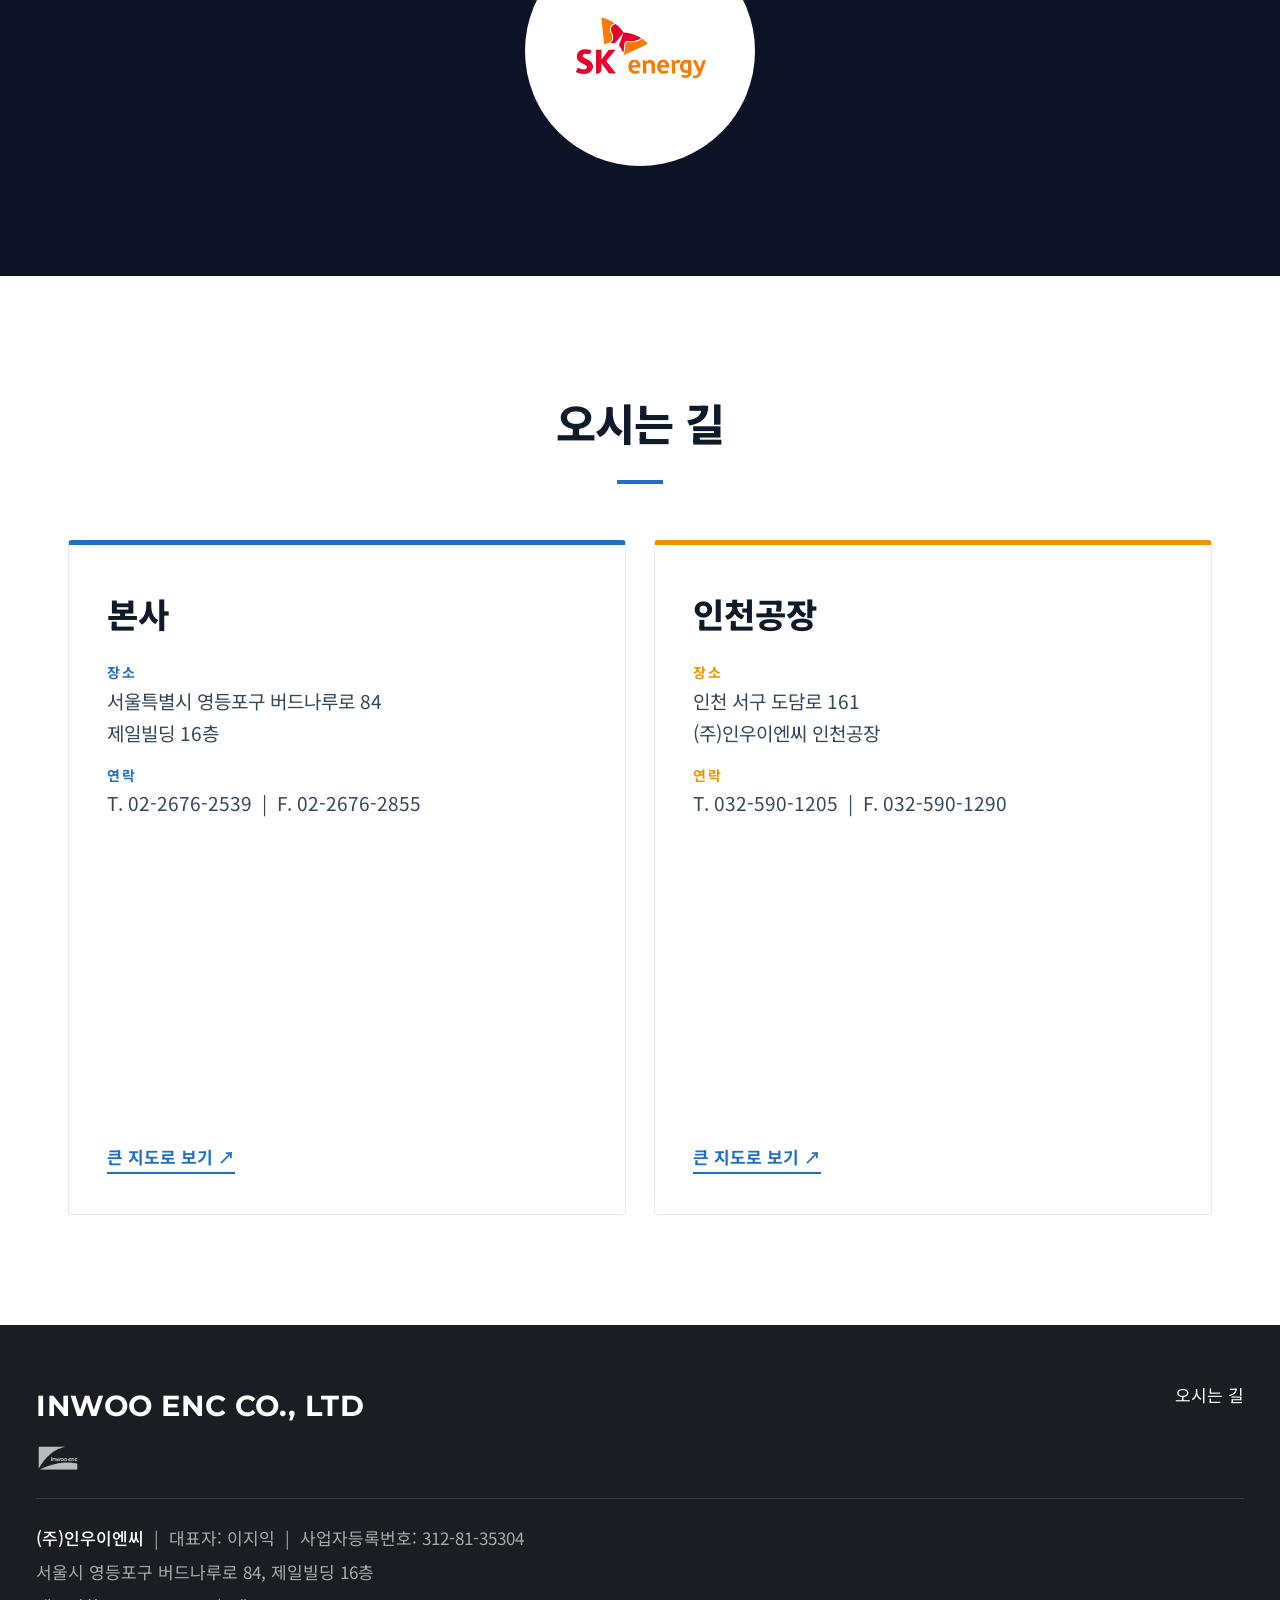
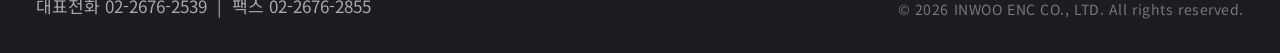
==== commit da936680: "소개 개요 이미지 교체 — 발 사진 대신 산으로 뻗은 아스팔트 도로 (Unsplash) Co-Authored-By: Claude Sonnet 5.5 <noreply@anthropi" ====
--- a/about.html
+++ b/about.html
@@ -6,7 +6,7 @@
 <title>소개 | (주)인우이엔씨</title>
 <meta name="description" content="인우이엔씨 소개 — 개요, 연혁, 파트너, 오시는 길">
 <link rel="stylesheet" href="https://fonts.googleapis.com/css?family=Noto+Sans+KR:400,500,700,800&family=Montserrat:500,700,800&display=swap">
-<link rel="stylesheet" href="css/style.css?v=6">
+<link rel="stylesheet" href="css/style.css?v=11">
 </head>
 <body>
 <header class="site-header" id="siteHeader">
@@ -44,7 +44,7 @@
 <section class="blk" id="overview"><div class="wrap">
   <div class="blk-head rv"><h2>개요</h2></div>
   <div class="overview">
-    <figure class="rv"><img src="img/about-feet.jpg" alt="아스팔트 도로 위를 걸어가는 사람의 발"></figure>
+    <figure class="rv"><img src="img/about-road.jpg" alt="산을 향해 곧게 뻗은 아스팔트 도로"></figure>
     <blockquote class="mission-quote rv d1">인우이엔씨는 변화하는 산업 환경 속에서도 본질에 집중하며,<br>
           품질과 신뢰를 핵심 가치로 지속적인 성장을 추구합니다.<br>
           앞으로도 PAVEMENT 산업의 든든한 파트너로서<br>
--- a/css/style.css
+++ b/css/style.css
@@ -49,10 +49,11 @@
 .slide { position: absolute; inset: 0; opacity: 0; transition: opacity 1.1s ease; display: flex; align-items: center; justify-content: center; text-align: center; }
 .slide.active { opacity: 1; z-index: 1; }
 .slide-bg { position: absolute; inset: 0; }
-.slide-bg img, .slide-bg video { width: 100%; height: 100%; object-fit: cover; }
-.slide-bg::after { content: ""; position: absolute; inset: 0; background: linear-gradient(180deg, rgba(12,19,39,.55) 0%, rgba(12,19,39,.45) 50%, rgba(12,19,39,.7) 100%); }
+.slide-bg img, .slide-bg video { width: 100%; height: 100%; object-fit: cover; filter: brightness(1.35) contrast(1.05); }
+.slide-bg::after { content: ""; position: absolute; inset: 0; background: linear-gradient(180deg, rgba(12,19,39,.14) 0%, rgba(12,19,39,.06) 50%, rgba(12,19,39,.3) 100%); }
 .slide-inner { position: relative; z-index: 2; padding: 0 24px; max-width: 1000px; transform: translateY(14px); opacity: 0; transition: opacity .9s ease .25s, transform .9s ease .25s; }
 .slide.active .slide-inner { opacity: 1; transform: none; }
+.slide-inner { text-shadow: 0 2px 18px rgba(0,0,0,.45); }
 .slide h2 { font-size: clamp(44px, 7.2vw, 100px); font-weight: 800; letter-spacing: -.02em; line-height: 1.15; }
 .slide p { margin-top: 20px; font-size: clamp(20px, 2vw, 28px); font-weight: 400; color: rgba(255,255,255,.92); }
 .btn-more { display: inline-block; margin-top: 54px; background: var(--blue); color: #fff; font-size: 18px; font-weight: 500; letter-spacing: .04em; padding: 13px 66px; border: 1px solid var(--blue); transition: background .2s, color .2s, transform .2s; }
@@ -74,9 +75,9 @@
 .fs-title em { font-style: normal; color: var(--blue-light); }
 .fs-text { margin-top: 20px; font-size: clamp(18px, 1.6vw, 24px); line-height: 1.8; }
 
-.fs-company { color: #fff; text-align: center; background: var(--navy) center / cover; }
-.fs-company::before { content: ""; position: absolute; inset: 0; background: url('../img/hero-arrow.jpg') center 40% / cover; }
-.fs-company::after { content: ""; position: absolute; inset: 0; background: rgba(12,19,39,.62); }
+.fs-company { color: var(--ink); text-align: center; background: radial-gradient(circle at 85% 20%, #dfeaf7 0%, var(--bg) 52%, #fff 100%); }
+.fs-company .fs-title em { color: var(--blue); }
+.fs-company .fs-text { color: var(--ink-soft); }
 
 .fs-business { color: #fff; background: radial-gradient(circle at 78% 30%, #17356a 0%, #0c1327 55%, #070b18 100%); }
 .fs-business::before { content: ""; position: absolute; inset: 0; opacity: .5;
@@ -165,7 +166,7 @@
 .biz-text p { font-size: 20px; color: #33475a; line-height: 1.95; }
 
 .value-grid { display: grid; grid-template-columns: repeat(3, 1fr); gap: 26px; }
-.value { background: #fff; border: 1px solid var(--line); border-radius: 4px; overflow: hidden; transition: transform .3s, box-shadow .3s; }
+.value { display: flex; flex-direction: column; background: #fff; border: 1px solid var(--line); border-radius: 4px; overflow: hidden; transition: transform .3s, box-shadow .3s; }
 .value:hover { transform: translateY(-8px); box-shadow: 0 24px 50px rgba(12,19,39,.14); }
 .value-photo { aspect-ratio: 3/2; overflow: hidden; }
 .value-photo img { width: 100%; height: 100%; object-fit: cover; }
@@ -173,11 +174,17 @@
 .pillar-red .value-mark { color: #d14841; } .pillar-yellow .value-mark { color: #e0a800; } .pillar-green .value-mark { color: #41a85f; }
 .value h3 { font-size: 24px; font-weight: 700; margin: 0 30px 10px; }
 .value p { margin: 0 30px 32px; font-size: 19px; color: var(--ink-soft); }
-.value::after { content: ""; display: block; height: 5px; }
+.value::after { content: ""; display: block; height: 5px; margin-top: auto; }
 .pillar-red::after { background: #d14841; } .pillar-yellow::after { background: #fac51c; } .pillar-green::after { background: #41a85f; }
 
-.welfare-panel { background: #000; border-radius: 4px; overflow: hidden; }
-.welfare-panel img { width: 100%; height: auto; }
+.welfare-panel { background: #fff; }
+.welfare-grid { display: grid; grid-template-columns: repeat(3, 1fr); gap: 0; border: 1px solid var(--line); border-radius: 8px; overflow: hidden; }
+.welfare-item { display: flex; align-items: center; gap: 22px; padding: 40px 28px; border-right: 1px solid var(--line); border-bottom: 1px solid var(--line); background: #fff; transition: background .25s; }
+.welfare-item:nth-child(3n) { border-right: 0; }
+.welfare-item:nth-last-child(-n+3) { border-bottom: 0; }
+.welfare-item:hover { background: var(--bg); }
+.welfare-item img { width: 76px; height: 76px; flex: 0 0 76px; object-fit: contain; }
+.welfare-item p { font-size: 18px; word-break: keep-all; line-height: 1.7; color: var(--ink); font-weight: 500; }
 
 /* ---------- Footer ---------- */
 .site-footer { background: #1b1d22; color: rgba(255,255,255,.62); padding: 56px 0 30px; }
@@ -218,6 +225,9 @@
   .hero-dots { right: 16px; }
   .hero-arrow { display: none; }
   .sub-tabs a { padding: 16px 20px; font-size: 18px; }
+  .welfare-grid { grid-template-columns: 1fr; }
+  .welfare-item { border-right: 0; border-bottom: 1px solid var(--line) !important; padding: 28px 22px; }
+  .welfare-item:last-child { border-bottom: 0 !important; }
   .header-inner { padding: 0 20px; } .logo img { height: 44px; }
 }
 @media (prefers-reduced-motion: reduce) { .rv { opacity: 1; transform: none; transition: none; } .slide, .slide-inner { transition: none; } .scroll-down::after { animation: none; } html { scroll-behavior: auto; } }
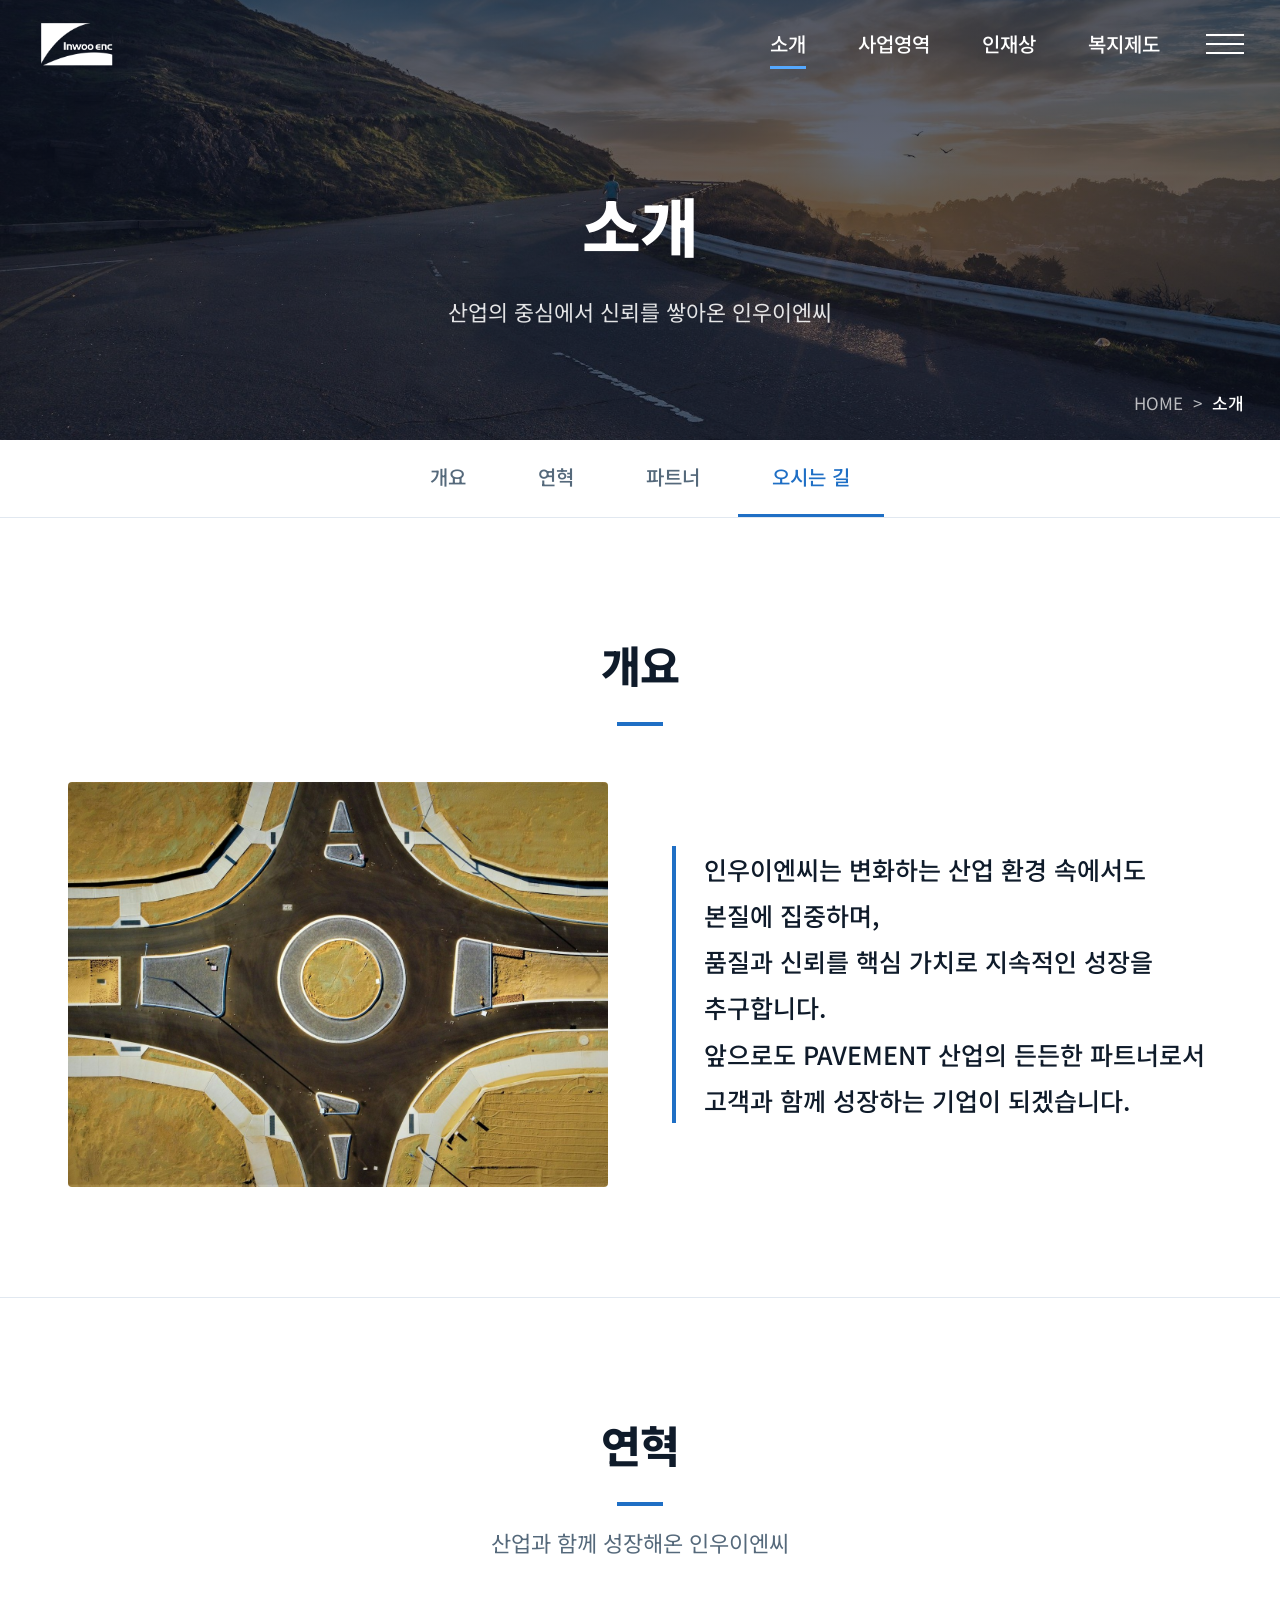
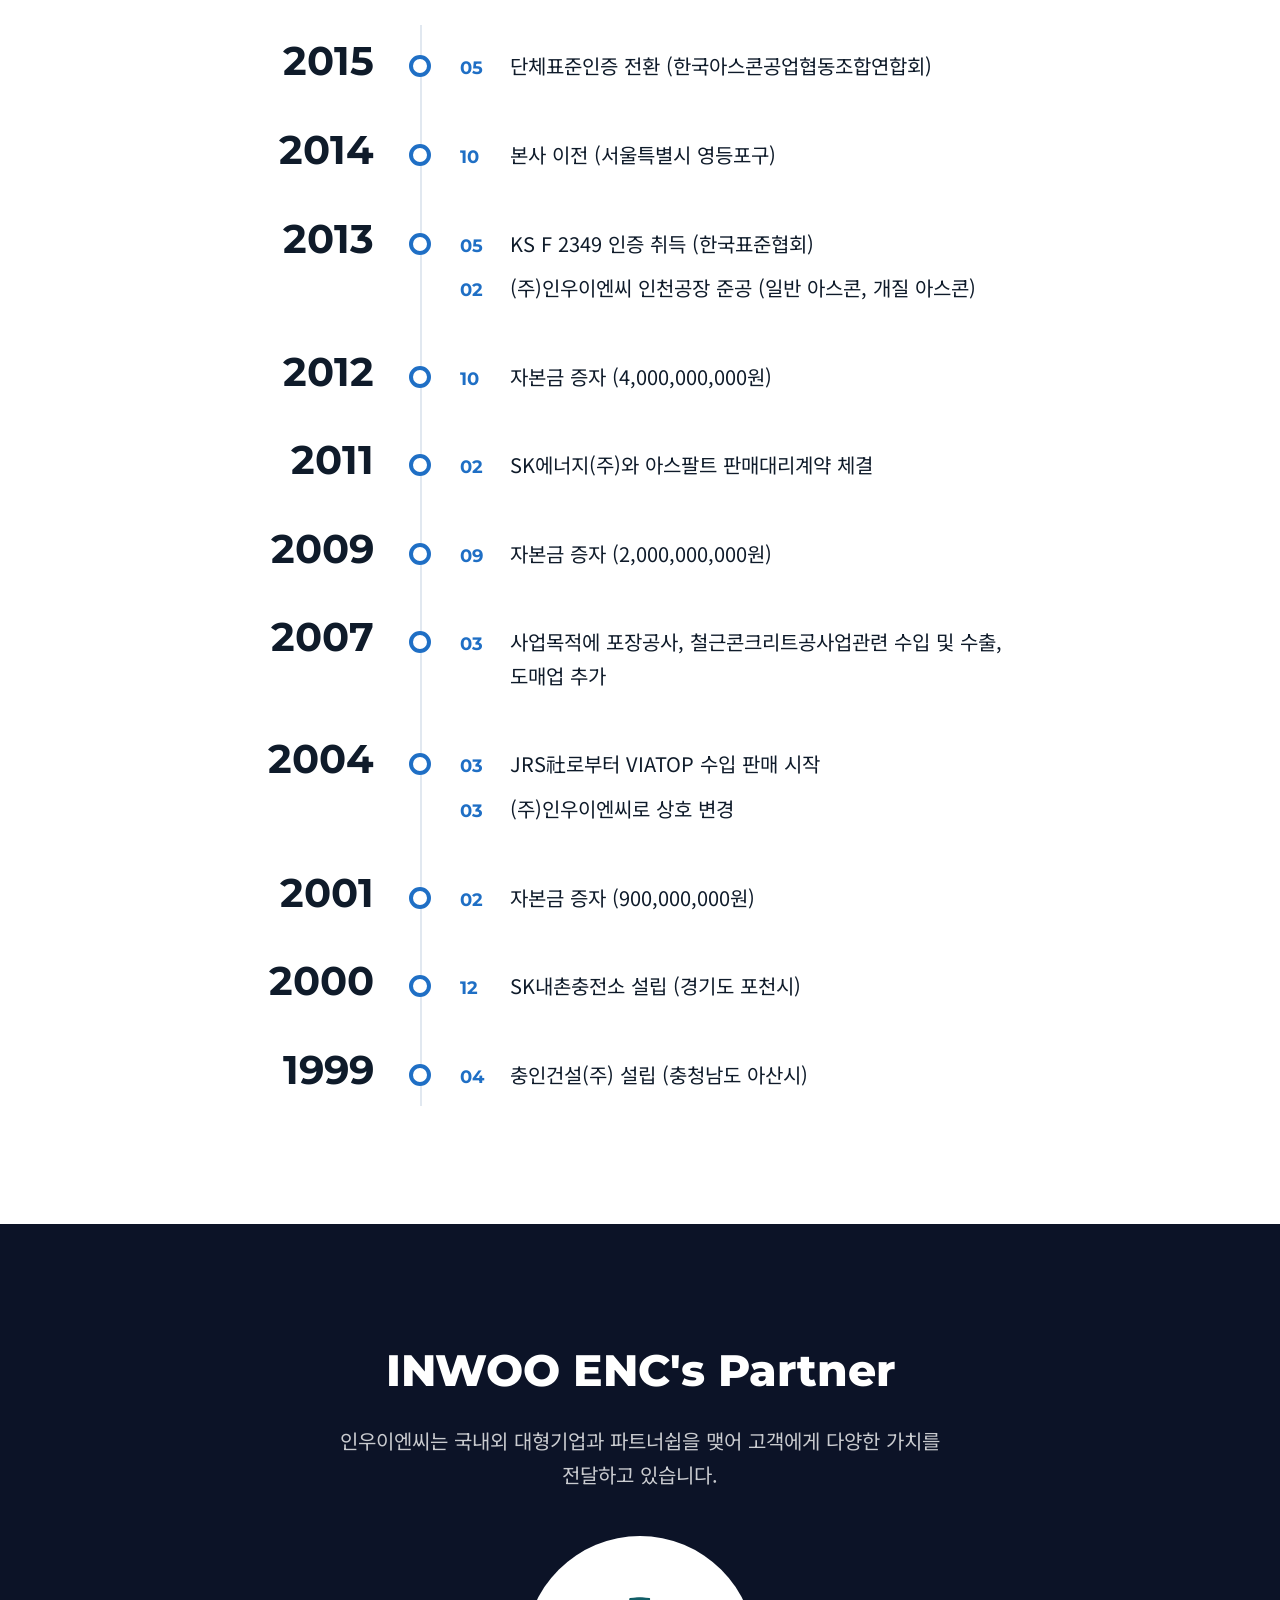
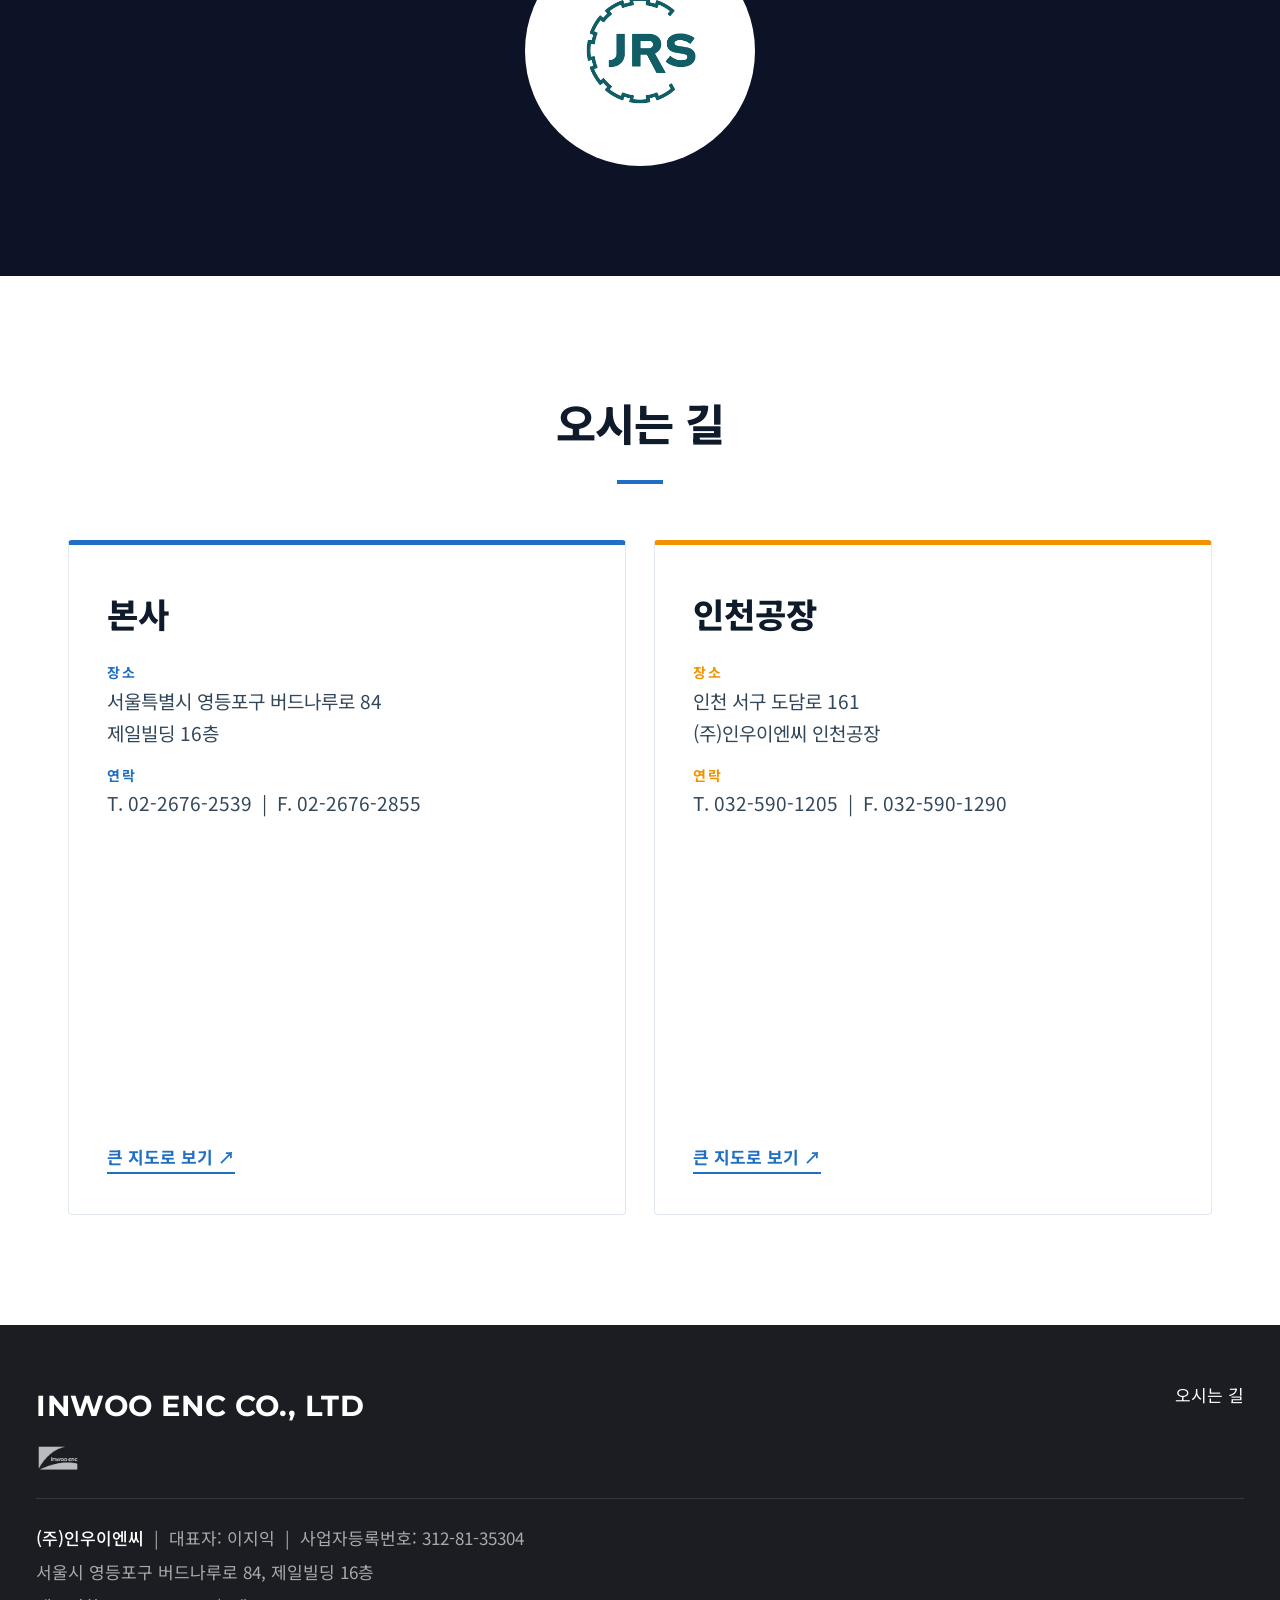
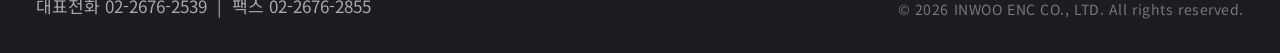
==== commit 04bc9206: "개요·인재상 이미지 교체 — 로터리 도로 항공사진, 적극성/창의성/협업성 관련 사진(얼굴 비노출) Co-Authored-By: Claude Sonnet 5.5 <noreply@an" ====
--- a/about.html
+++ b/about.html
@@ -44,7 +44,7 @@
 <section class="blk" id="overview"><div class="wrap">
   <div class="blk-head rv"><h2>개요</h2></div>
   <div class="overview">
-    <figure class="rv"><img src="img/about-road.jpg" alt="산을 향해 곧게 뻗은 아스팔트 도로"></figure>
+    <figure class="rv"><img src="img/about-overview.jpg" alt="새로 포장된 도로와 로터리를 위에서 내려다본 모습"></figure>
     <blockquote class="mission-quote rv d1">인우이엔씨는 변화하는 산업 환경 속에서도 본질에 집중하며,<br>
           품질과 신뢰를 핵심 가치로 지속적인 성장을 추구합니다.<br>
           앞으로도 PAVEMENT 산업의 든든한 파트너로서<br>
